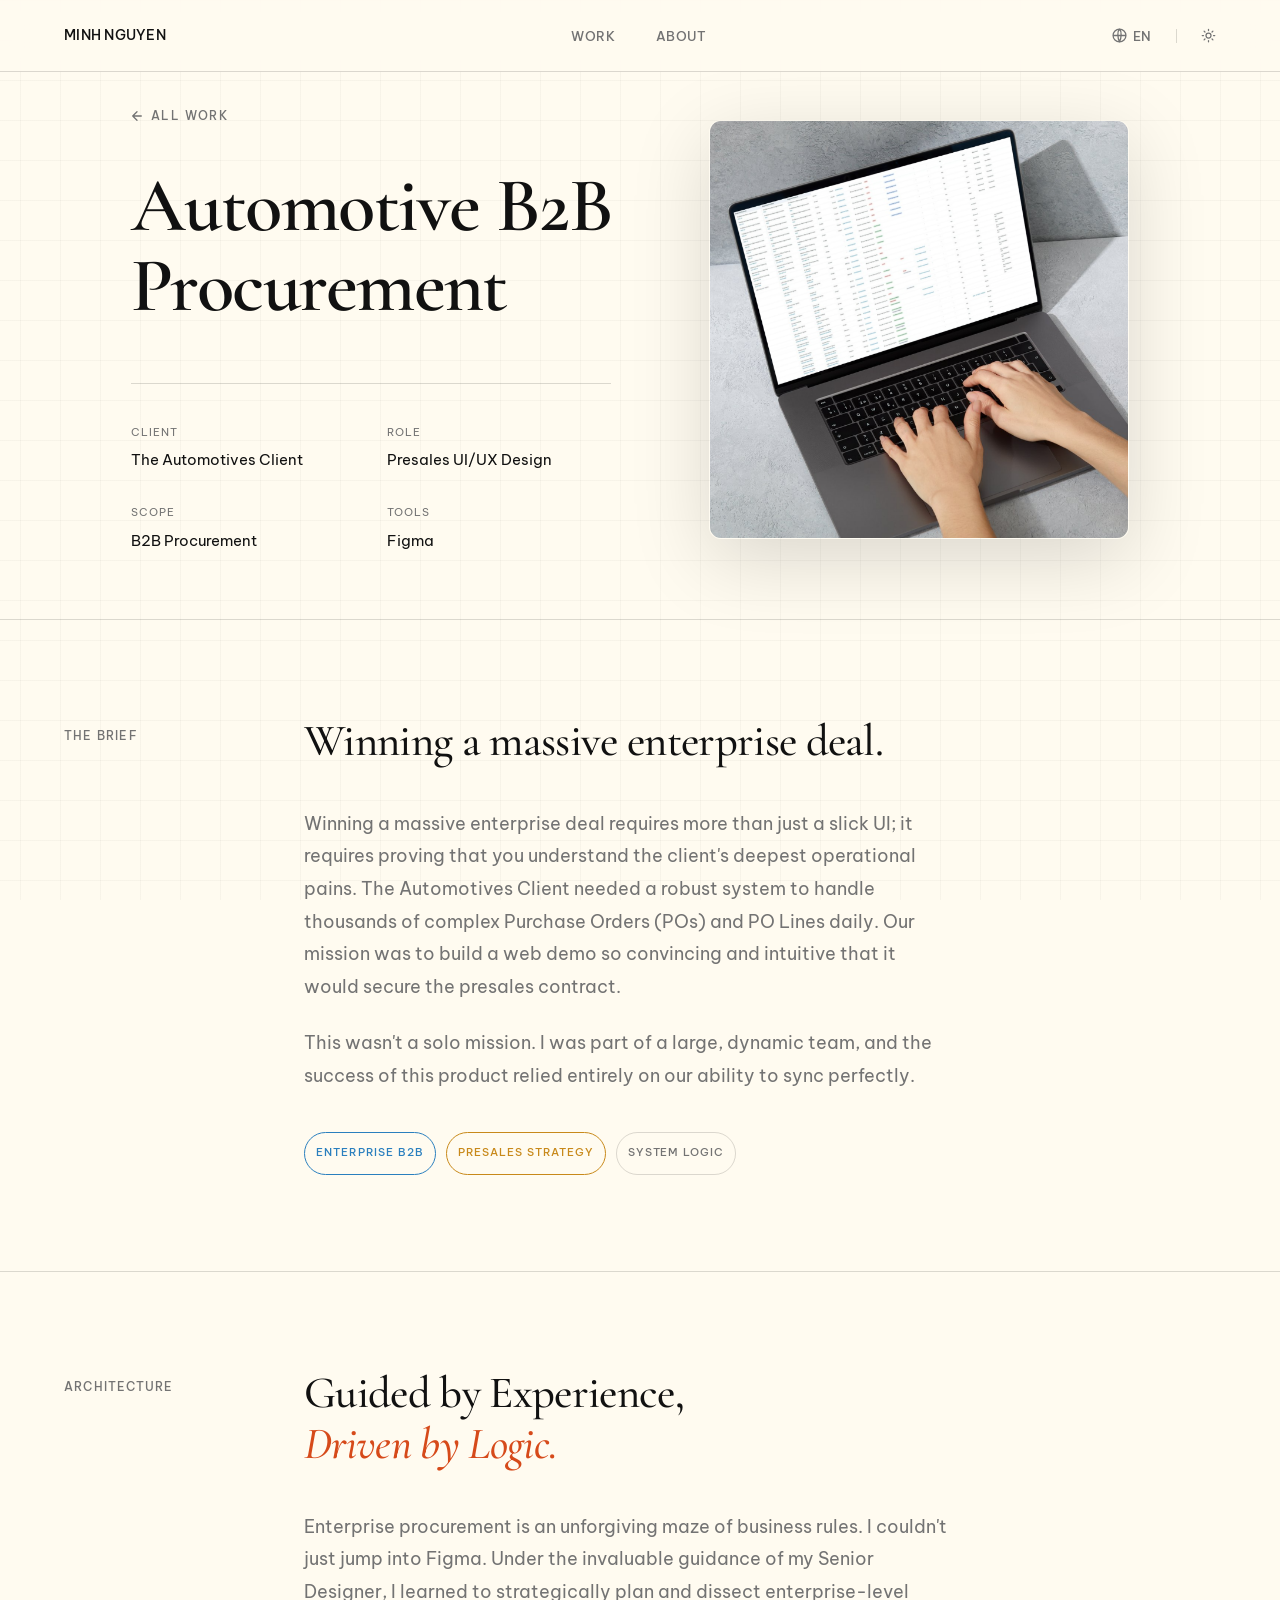
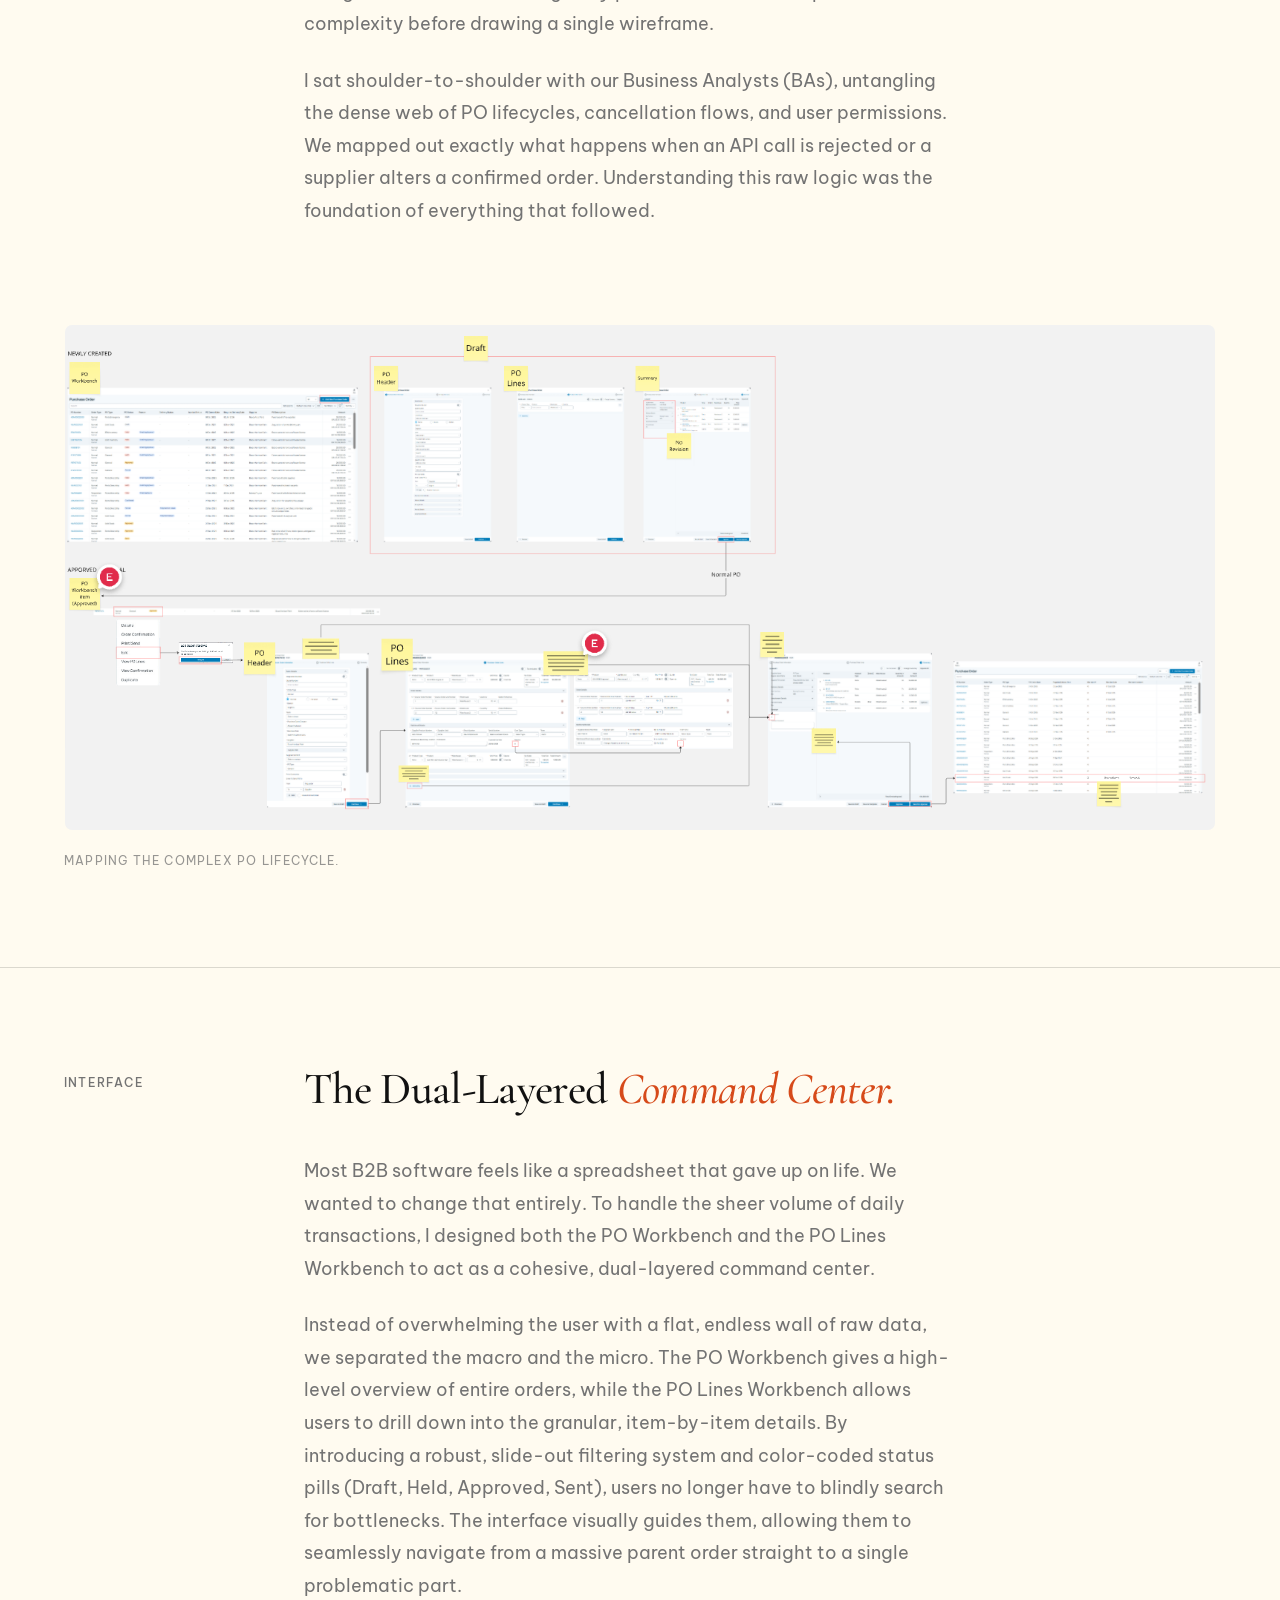
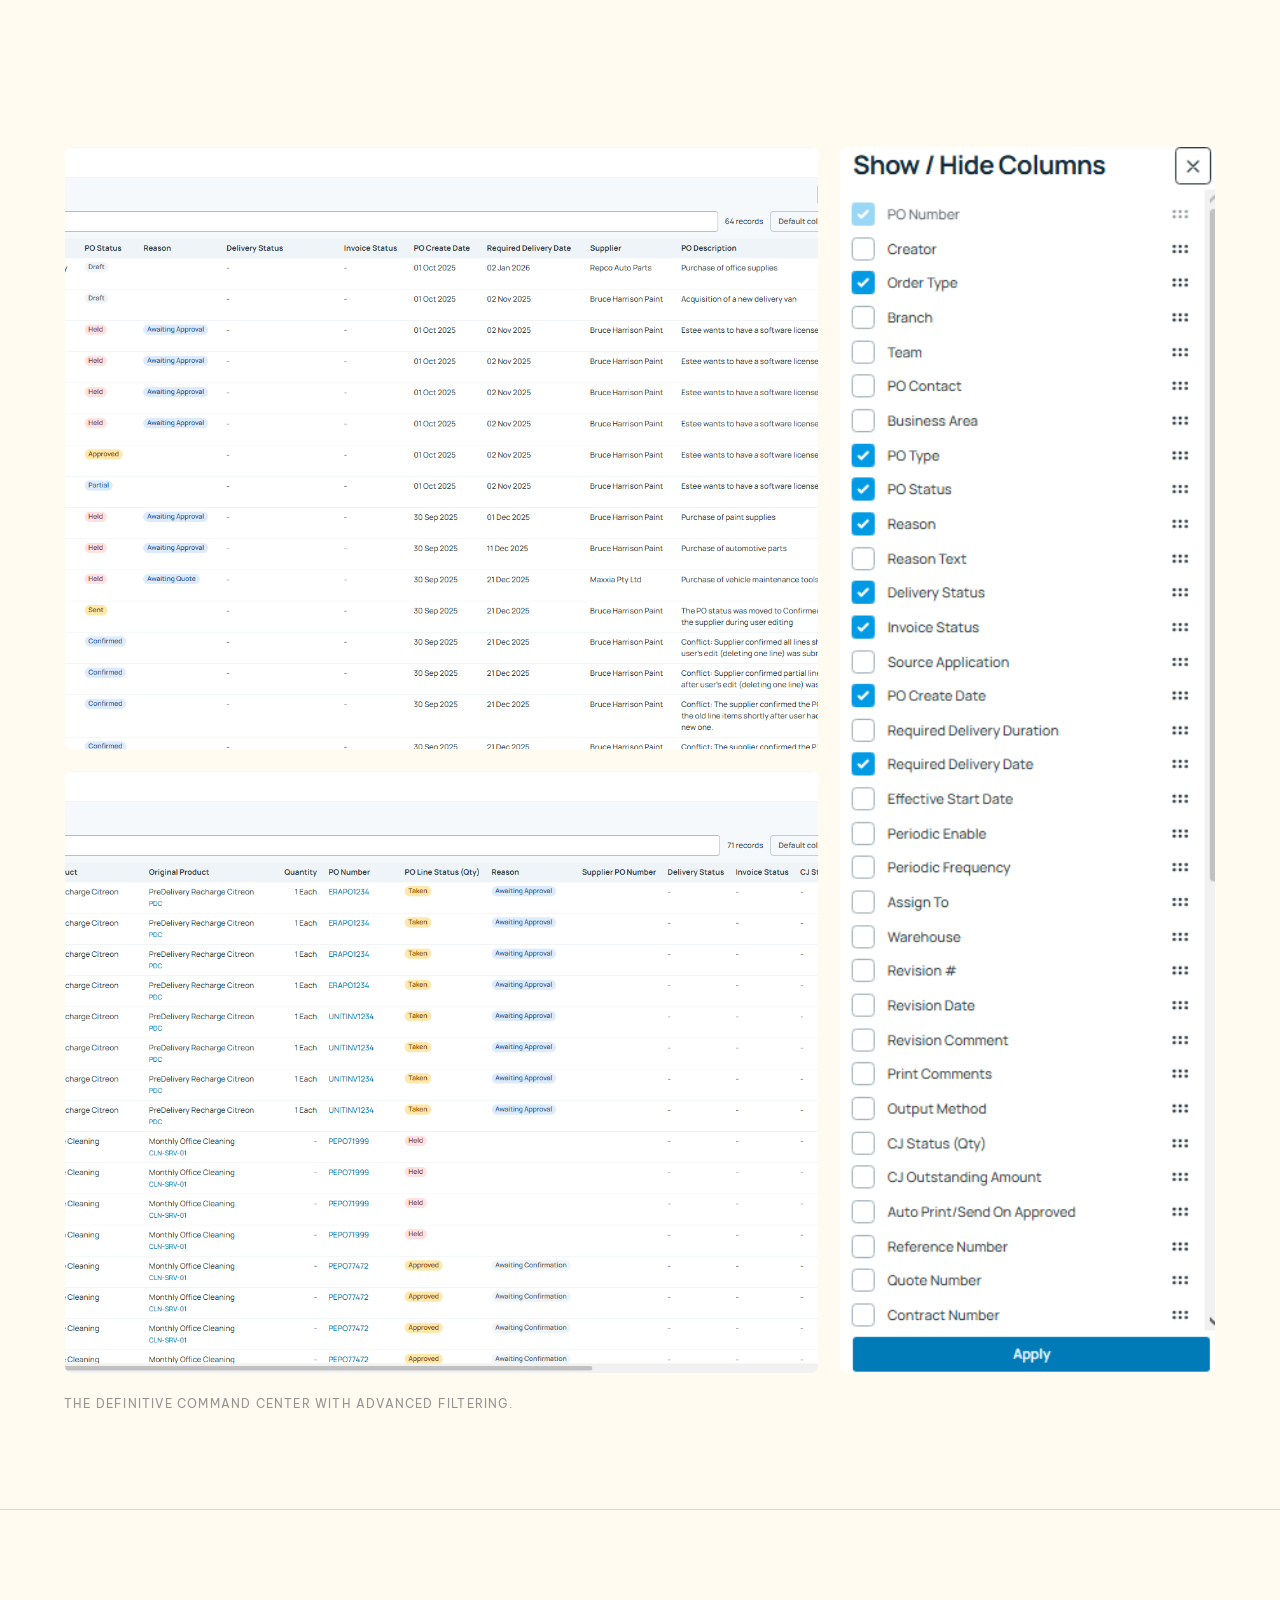
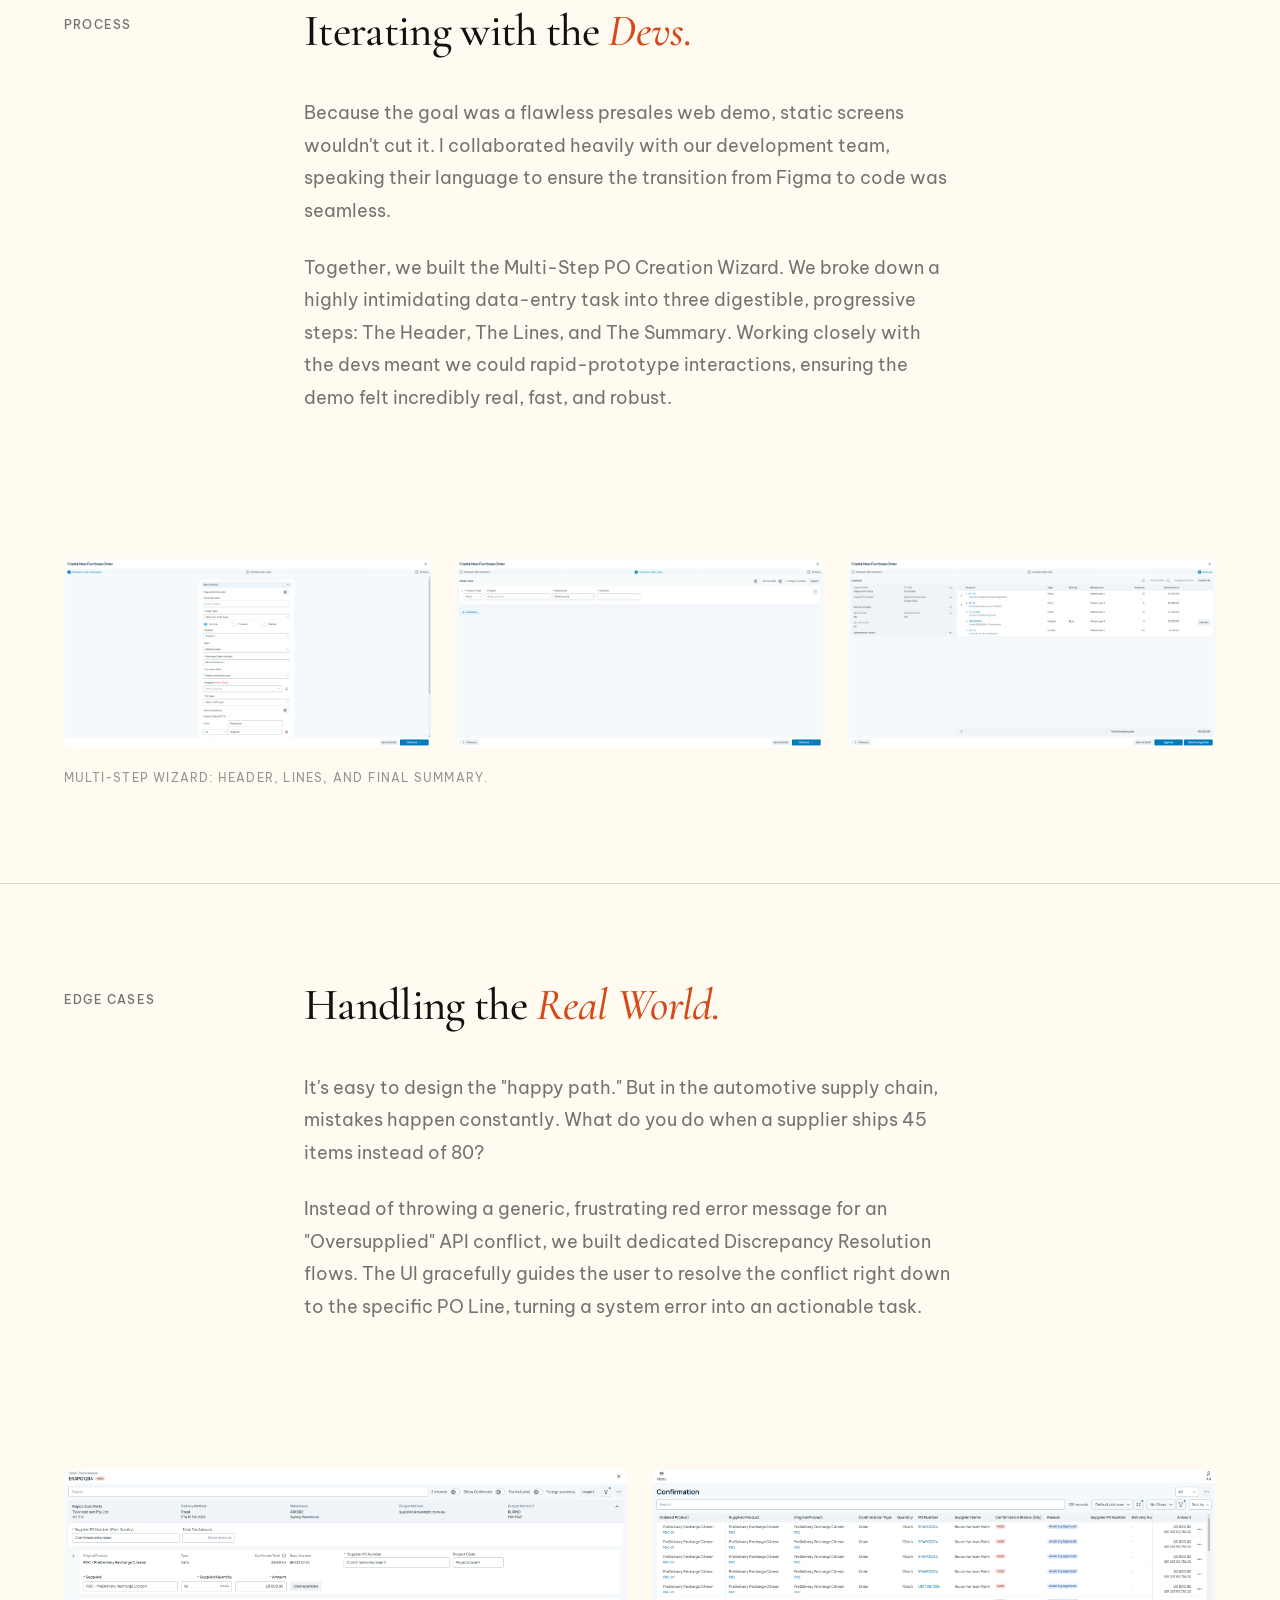
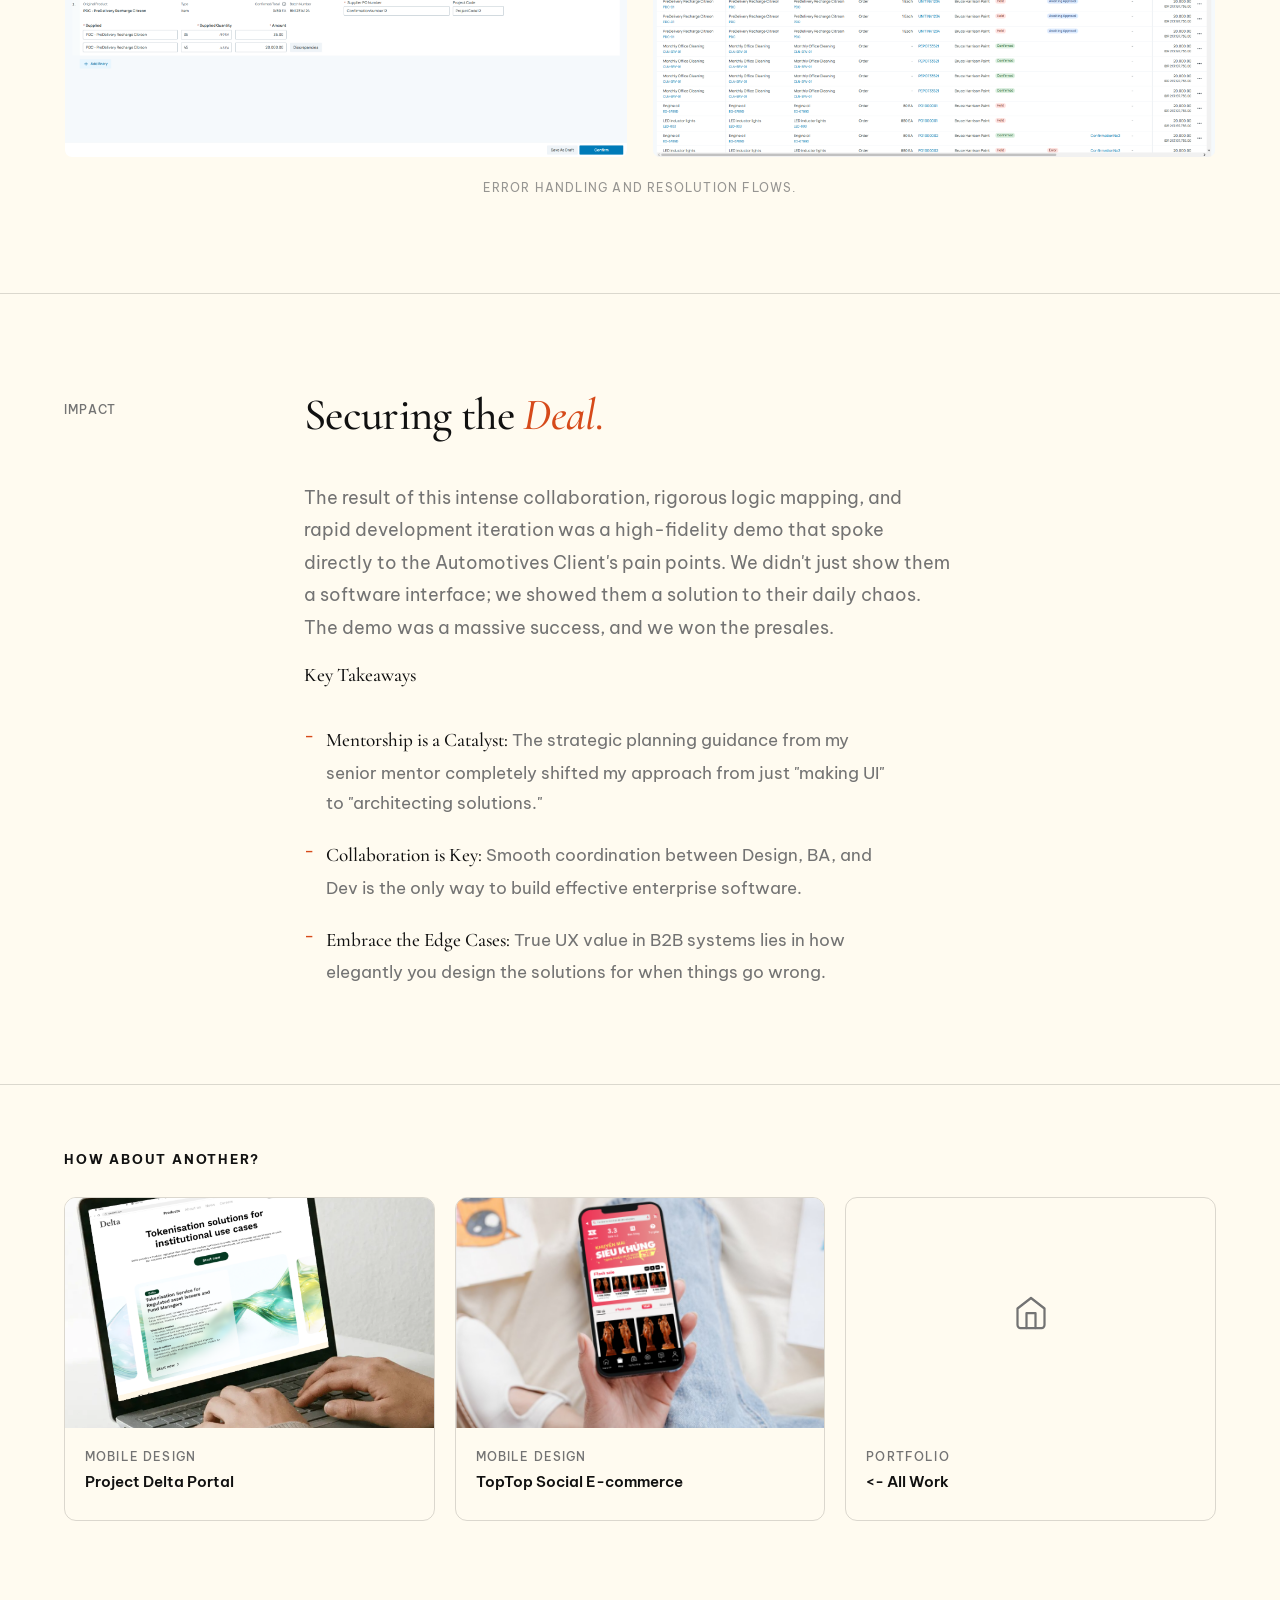
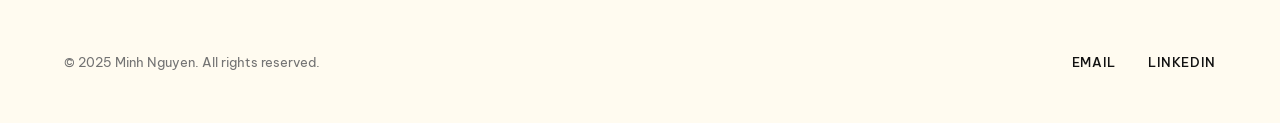
==== project_automotives.html @ 02932c45 "15052026" ====
<!doctype html>
<html lang="en">
  <head>
    <meta charset="UTF-8" />
    <meta name="viewport" content="width=device-width, initial-scale=1.0" />
    <meta name="description" content="Automotives Case Study-Architecting B2B procurement systems for a massive enterprise deal. UI/UX design by Nguyen Quang Minh." />
    <title>Automotive B2B-UI/UX Case Study | Minh Nguyen</title>

    <script>
      /* lang+theme bootstrap */ (function () {
        var l = localStorage.getItem("lang");
        if (l === "vi") document.documentElement.lang = "vi";
        var t = localStorage.getItem("theme");
        if (t === "dark") document.documentElement.dataset.theme = "dark";
      })();
    </script>

    <link rel="preconnect" href="https://fonts.googleapis.com" />
    <link rel="preconnect" href="https://fonts.gstatic.com" crossorigin />
    <link href="https://fonts.googleapis.com/css2?family=Cormorant+Garamond:ital,wght@0,300;0,400;0,500;0,600;1,300;1,400;1,500;1,600&family=Be+Vietnam+Pro:ital,wght@0,300;0,400;0,500;1,300;1,400&display=swap" rel="stylesheet" />
    <link rel="stylesheet" href="styles.css" />
    <link rel="stylesheet" href="project.css" />
  </head>
  <body>
    <!-- -- NAV -- -->
    <nav>
      <a href="index.html" class="nav-logo">Minh Nguyen</a>
      <ul class="nav-links">
        <li><a href="index.html#work" data-i18n="nav.work">Work</a></li>
        <li>
          <a href="index.html#about" data-i18n="nav.about">About</a>
        </li>
      </ul>
      <div class="nav-controls">
        <button class="nav-btn" id="langBtn" aria-label="Switch language">
          <svg viewBox="0 0 14 14" fill="none" aria-hidden="true">
            <circle cx="7" cy="7" r="6" stroke="currentColor" stroke-width="1.2" />
            <path d="M7 1c-2 2-2 8 0 12M7 1c2 2 2 8 0 12M1 7h12" stroke="currentColor" stroke-width="1.2" />
          </svg>
          <span id="langLabel">VI</span>
        </button>
        <div class="nav-divider" aria-hidden="true"></div>
        <button class="nav-btn" id="themeBtn" aria-label="Switch theme">
          <svg id="iconSun" width="14" height="14" viewBox="0 0 24 24" fill="none" stroke="currentColor" stroke-width="2" stroke-linecap="round" stroke-linejoin="round" aria-hidden="true">
            <circle cx="12" cy="12" r="4" />
            <path d="M12 2v2M12 20v2M4.93 4.93l1.41 1.41M17.66 17.66l1.41 1.41M2 12h2M20 12h2M4.93 19.07l1.41-1.41M17.66 6.34l1.41-1.41" />
          </svg>
          <svg id="iconMoon" width="14" height="14" viewBox="0 0 24 24" fill="none" stroke="currentColor" stroke-width="2" stroke-linecap="round" stroke-linejoin="round" aria-hidden="true">
            <path d="M12 3a6 6 0 0 0 9 9 9 9 0 1 1-9-9Z" />
          </svg>
        </button>
      </div>
    </nav>

    <section class="proj-hero">
      <div class="container">
        <div class="proj-hero-inner">
          <div class="proj-hero-left">
            <a href="index.html#work" class="proj-back" style="margin-bottom: 2.5rem">
              <svg width="12" height="12" viewBox="0 0 14 14" fill="none" aria-hidden="true">
                <path d="M12 7H2M7 12L2 7l5-5" stroke="currentColor" stroke-width="1.5" stroke-linecap="round" stroke-linejoin="round" />
              </svg>
              All work
            </a>

            <h1 class="proj-title">
              <span class="lang-en">Automotive B2B<br />Procurement</span>
              <span class="lang-vi">Hệ thống B2B<br />Ngành Ô tô</span>
            </h1>

            <div class="proj-meta">
              <div>
                <p class="proj-meta-label">Client</p>
                <p class="proj-meta-value">
                  <span class="lang-en">The Automotives Client</span>
                  <span class="lang-vi">Khách hàng ngành Ô tô</span>
                </p>
              </div>
              <div>
                <p class="proj-meta-label">
                  <span class="lang-en">Role</span>
                  <span class="lang-vi">Vai trò</span>
                </p>
                <p class="proj-meta-value">
                  <span class="lang-en">Presales UI/UX Design</span>
                  <span class="lang-vi">Thiết kế UI/UX Tiền dự án</span>
                </p>
              </div>
              <div>
                <p class="proj-meta-label">Scope</p>
                <p class="proj-meta-value">
                  <span class="lang-en">B2B Procurement</span>
                  <span class="lang-vi">Mua sắm B2B</span>
                </p>
              </div>
              <div>
                <p class="proj-meta-label">
                  <span class="lang-en">Tools</span>
                  <span class="lang-vi">Công cụ</span>
                </p>
                <p class="proj-meta-value">Figma</p>
              </div>
            </div>
          </div>

          <div class="proj-hero-right">
            <div class="hero-image-wrap fade-up">
              <img src="img/Automotives project/Automotives Thumbnail.png?v=2" alt="Automotive B2B Case Study Preview" style="width: 100%; height: auto; border-radius: 12px; border: 1px solid rgba(255,255,255,0.1);" />
            </div>
          </div>
        </div>
      </div>
    </section>

    <hr class="divider" />

    <!-- SECTION 1: THE BRIEF -->
    <div class="container">
      <div class="proj-section">
        <div class="proj-row">
          <span class="proj-row-label">
            <span class="lang-en">The Brief</span>
            <span class="lang-vi">Tóm tắt</span>
          </span>
          <div class="proj-body fade-up">
            <h2>
              <span class="lang-en">Winning a massive enterprise deal.</span>
              <span class="lang-vi">Chinh phục hợp đồng doanh nghiệp lớn.</span>
            </h2>
            <p>
              <span class="lang-en">Winning a massive enterprise deal requires more than just a slick UI; it requires proving that you understand the client's deepest operational pains. The Automotives Client needed a robust system to handle thousands of complex Purchase Orders (POs) and PO Lines daily. Our mission was to build a web demo so convincing and intuitive that it would secure the presales contract.</span>
              <span class="lang-vi">Chiến thắng một thương vụ doanh nghiệp lớn đòi hỏi nhiều hơn là một giao diện bóng bẩy; nó đòi hỏi việc chứng minh rằng bạn hiểu rõ những khó khăn vận hành sâu sắc nhất của khách hàng. Khách hàng Ô tô cần một hệ thống mạnh mẽ để xử lý hàng nghìn Đơn mua hàng (PO) và các dòng PO mỗi ngày. Nhiệm vụ của chúng tôi là xây dựng một bản demo web thuyết phục và trực quan đến mức có thể chốt được hợp đồng đấu thầu.</span>
            </p>
            <p>
              <span class="lang-en">This wasn't a solo mission. I was part of a large, dynamic team, and the success of this product relied entirely on our ability to sync perfectly.</span>
              <span class="lang-vi">Đây không phải là một nhiệm vụ đơn độc. Tôi là một phần của một đội ngũ lớn, năng động, và thành công của sản phẩm này hoàn toàn phụ thuộc vào khả năng phối hợp hoàn hảo của chúng tôi.</span>
            </p>

            <div class="state-pills" style="margin-top: 2.5rem">
              <span class="pill pill-blue">Enterprise B2B</span>
              <span class="pill pill-amber">Presales Strategy</span>
              <span class="pill pill-muted">System Logic</span>
            </div>
          </div>
        </div>
      </div>
    </div>

    <hr class="divider" />

    <!-- SECTION 2: MAPPING THE MAZE -->
    <div class="container">
      <div class="proj-section">
        <div class="proj-row">
          <span class="proj-row-label">
            <span class="lang-en">Architecture</span>
            <span class="lang-vi">Kiến trúc</span>
          </span>
          <div class="proj-body fade-up">
            <h2>
              <span class="lang-en">Guided by Experience,<br /><em>Driven by Logic.</em></span>
              <span class="lang-vi">Dẫn dắt bởi Kinh nghiệm,<br /><em>Thúc đẩy từ Logic.</em></span>
            </h2>
            <p>
              <span class="lang-en">Enterprise procurement is an unforgiving maze of business rules. I couldn't just jump into Figma. Under the invaluable guidance of my Senior Designer, I learned to strategically plan and dissect enterprise-level complexity before drawing a single wireframe.</span>
              <span class="lang-vi">Mua sắm doanh nghiệp là một mê cung không khoan nhượng của các quy tắc kinh doanh. Tôi không thể chỉ nhảy vào Figma. Dưới sự hướng dẫn sát sao và vô giá của Senior Designer, tôi đã học được cách lập kế hoạch chiến lược và giải phẫu sự phức tạp ở cấp độ doanh nghiệp trước khi vẽ một khung xương (wireframe) duy nhất.</span>
            </p>
            <p>
              <span class="lang-en">I sat shoulder-to-shoulder with our Business Analysts (BAs), untangling the dense web of PO lifecycles, cancellation flows, and user permissions. We mapped out exactly what happens when an API call is rejected or a supplier alters a confirmed order. Understanding this raw logic was the foundation of everything that followed.</span>
              <span class="lang-vi">Tôi đã làm việc sát cánh cùng các Chuyên viên Phân tích Nghiệp vụ (BA), gỡ rối mạng lưới dày đặc của vòng đời PO, quy trình hủy bỏ và quyền hạn người dùng. Chúng tôi đã lập bản đồ chính xác những gì xảy ra khi một lệnh gọi API bị từ chối hoặc một nhà cung cấp thay đổi một đơn hàng đã xác nhận. Hiểu rõ logic thô này là nền tảng của mọi thứ diễn ra sau đó.</span>
            </p>
          </div>
        </div>
      </div>

      <div class="proj-img-block" style="padding-top: 0">
        <div class="img-frame img-frame--light fade-up">
          <img src="img/Automotives project/Flow 1.png?v=2" alt="Business logic and flow mapping" />
        </div>
        <p class="proj-img-caption">
          <span class="lang-en">Mapping the complex PO lifecycle.</span>
          <span class="lang-vi">Lập bản đồ vòng đời PO phức tạp.</span>
        </p>
      </div>
    </div>

    <hr class="divider" />

    <!-- SECTION 3: THE COMMAND CENTER -->
    <div class="container">
      <div class="proj-section">
        <div class="proj-row">
          <span class="proj-row-label">
            <span class="lang-en">Interface</span>
            <span class="lang-vi">Giao diện</span>
          </span>
          <div class="proj-body fade-up">
            <h2>
              <span class="lang-en">The Dual-Layered <em>Command Center.</em></span>
              <span class="lang-vi">Trung tâm Điều khiển <em>Đa tầng.</em></span>
            </h2>
            <p>
              <span class="lang-en">Most B2B software feels like a spreadsheet that gave up on life. We wanted to change that entirely. To handle the sheer volume of daily transactions, I designed both the PO Workbench and the PO Lines Workbench to act as a cohesive, dual-layered command center.</span>
              <span class="lang-vi">Hầu hết các phần mềm B2B mang lại cảm giác như một bảng tính khô khan. Chúng tôi muốn thay đổi hoàn toàn điều đó. Để xử lý khối lượng giao dịch khổng lồ hàng ngày, tôi đã thiết kế cả PO Workbench và PO Lines Workbench để hoạt động như một trung tâm điều khiển đa tầng, gắn kết.</span>
            </p>
            <p>
              <span class="lang-en">Instead of overwhelming the user with a flat, endless wall of raw data, we separated the macro and the micro. The PO Workbench gives a high-level overview of entire orders, while the PO Lines Workbench allows users to drill down into the granular, item-by-item details. By introducing a robust, slide-out filtering system and color-coded status pills (Draft, Held, Approved, Sent), users no longer have to blindly search for bottlenecks. The interface visually guides them, allowing them to seamlessly navigate from a massive parent order straight to a single problematic part.</span>
              <span class="lang-vi">Thay vì làm người dùng choáng ngợp với một "bức tường" dữ liệu thô vô tận, chúng tôi đã tách biệt giữa góc nhìn vĩ mô và vi mô. PO Workbench cung cấp cái nhìn tổng quan cấp cao về toàn bộ đơn hàng, trong khi PO Lines Workbench cho phép người dùng đi sâu vào các chi tiết granular, từng dòng hàng một. Bằng cách giới thiệu hệ thống lọc trượt mạnh mẽ và các thẻ trạng thái mã hóa màu (Nháp, Tạm giữ, Đã duyệt, Đã gửi), người dùng không còn phải tìm kiếm các điểm nghẽn một cách mù quáng. Giao diện hướng dẫn họ bằng hình ảnh, cho phép họ điều hướng liền mạch từ một đơn hàng cha khổng lồ thẳng đến một bộ phận gặp lỗi.</span>
            </p>
          </div>
        </div>
      </div>

      <div class="proj-img-block" style="padding-top: 0">
        <div class="grid-2-1 fade-up">
          <div class="img-stack">
            <div class="img-frame img-frame--light">
              <img src="img/Automotives project/PO Workbench.png?v=2" alt="PO Workbench interface" />
            </div>
            <div class="img-frame img-frame--light">
              <img src="img/Automotives project/PO Lines Workbench.png?v=2" alt="PO Lines Workbench detailed view" />
            </div>
          </div>
          <div class="img-frame img-frame--light">
            <img src="img/Automotives project/Filter drawer.png" alt="Filter drawer design" />
          </div>
        </div>
        <p class="proj-img-caption">
          <span class="lang-en">The definitive command center with advanced filtering.</span>
          <span class="lang-vi">Tổng quan Workbench và bộ lọc nâng cao.</span>
        </p>
      </div>
    </div>

    <hr class="divider" />

    <!-- SECTION 4: DESIGN & CODE -->
    <div class="container">
      <div class="proj-section">
        <div class="proj-row">
          <span class="proj-row-label">
            <span class="lang-en">Process</span>
            <span class="lang-vi">Quy trình</span>
          </span>
          <div class="proj-body fade-up">
            <h2>
              <span class="lang-en">Iterating with the <em>Devs.</em></span>
              <span class="lang-vi">Cải tiến cùng Đội ngũ <em>Kỹ thuật.</em></span>
            </h2>
            <p>
              <span class="lang-en">Because the goal was a flawless presales web demo, static screens wouldn't cut it. I collaborated heavily with our development team, speaking their language to ensure the transition from Figma to code was seamless.</span>
              <span class="lang-vi">Vì mục tiêu là một bản demo web đấu thầu hoàn hảo, các màn hình tĩnh là không đủ. Tôi đã hợp tác chặt chẽ với đội ngũ lập trình, sử dụng ngôn ngữ của họ để đảm bảo quá trình chuyển đổi từ Figma sang code diễn ra mượt mà.</span>
            </p>
            <p>
              <span class="lang-en">Together, we built the Multi-Step PO Creation Wizard. We broke down a highly intimidating data-entry task into three digestible, progressive steps: The Header, The Lines, and The Summary. Working closely with the devs meant we could rapid-prototype interactions, ensuring the demo felt incredibly real, fast, and robust.</span>
              <span class="lang-vi">Cùng nhau, chúng tôi đã xây dựng Trình hướng dẫn tạo PO nhiều bước (Multi-Step PO Creation Wizard). Chúng tôi đã chia nhỏ một nhiệm vụ nhập dữ liệu cực kỳ đáng sợ thành ba bước dễ tiếp cận: Tiêu đề, Các dòng hàng và Bản tóm tắt. Làm việc sát sao với dev giúp chúng tôi có thể dựng prototype tương tác nhanh, đảm bảo bản demo mang lại cảm giác cực kỳ thực tế, nhanh chóng và mạnh mẽ.</span>
            </p>
          </div>
        </div>
      </div>

      <div class="proj-img-block" style="padding-top: 0">
        <div class="three-up fade-up">
          <div class="img-frame img-frame--light">
            <img src="img/Automotives project/PO Detail_Header.png?v=2" />
          </div>
          <div class="img-frame img-frame--light">
            <img src="img/Automotives project/PO Detail_PO Lines.png?v=2" />
          </div>
          <div class="img-frame img-frame--light">
            <img src="img/Automotives project/PO Detail_Summary.png?v=2" />
          </div>
        </div>
        <p class="proj-img-caption">
          <span class="lang-en">Multi-step Wizard: Header, Lines, and final Summary.</span>
          <span class="lang-vi">Wizard nhiều bước: Tiêu đề, Dòng hàng và Tóm tắt cuối cùng.</span>
        </p>
      </div>
    </div>

    <hr class="divider" />

    <!-- SECTION 5: UNHAPPY PATH -->
    <div class="container">
      <div class="proj-section">
        <div class="proj-row">
          <span class="proj-row-label">
            <span class="lang-en">Edge Cases</span>
            <span class="lang-vi">Ngoại lệ</span>
          </span>
          <div class="proj-body fade-up">
            <h2>
              <span class="lang-en">Handling the <em>Real World.</em></span>
              <span class="lang-vi">Xử lý <em>Thực tế.</em></span>
            </h2>
            <p>
              <span class="lang-en">It's easy to design the "happy path." But in the automotive supply chain, mistakes happen constantly. What do you do when a supplier ships 45 items instead of 80?</span>
              <span class="lang-vi">Thật dễ dàng để thiết kế cho "kịch bản thuận lợi". Nhưng trong chuỗi cung ứng ô tô, sai sót xảy ra thường xuyên. Bạn sẽ làm gì khi một nhà cung cấp giao 45 mặt hàng thay vì 80?</span>
            </p>
            <p>
              <span class="lang-en">Instead of throwing a generic, frustrating red error message for an "Oversupplied" API conflict, we built dedicated Discrepancy Resolution flows. The UI gracefully guides the user to resolve the conflict right down to the specific PO Line, turning a system error into an actionable task.</span>
              <span class="lang-vi">Thay vì đưa ra một thông báo lỗi màu đỏ hung hăng và chung chung cho một xung đột API "Cung cấp quá mức", chúng tôi đã xây dựng các quy trình Giải quyết sai biệt chuyên biệt. Giao diện sẽ dẫn dắt người dùng giải quyết xung đột ngay tại từng dòng PO cụ thể, biến một lỗi hệ thống thành một nhiệm vụ có thể xử lý.</span>
            </p>
          </div>
        </div>
      </div>

      <div class="proj-img-block" style="padding-top: 0; text-align: center">
        <div class="two-up fade-up">
          <div class="img-frame img-frame--light">
            <img src="img/Automotives project/Order Confirmation.png?v=2" />
          </div>
          <div class="img-frame img-frame--light">
            <img src="img/Automotives project/Confirmation.png?v=2" />
          </div>
        </div>
        <p class="proj-img-caption">
          <span class="lang-en">Error handling and resolution flows.</span>
          <span class="lang-vi">Quy trình xử lý lỗi và giải quyết.</span>
        </p>
      </div>
    </div>

    <hr class="divider" />

    <!-- SECTION 6: IMPACT -->
    <div class="container">
      <div class="proj-section">
        <div class="proj-row">
          <span class="proj-row-label">
            <span class="lang-en">Impact</span>
            <span class="lang-vi">Kết quả</span>
          </span>
          <div class="proj-body fade-up">
            <h2>
              <span class="lang-en">Securing the <em>Deal.</em></span>
              <span class="lang-vi">Chốt hợp đồng <em>Thành công.</em></span>
            </h2>
            <p>
              <span class="lang-en">The result of this intense collaboration, rigorous logic mapping, and rapid development iteration was a high-fidelity demo that spoke directly to the Automotives Client's pain points. We didn't just show them a software interface; we showed them a solution to their daily chaos. The demo was a massive success, and we won the presales.</span>
              <span class="lang-vi">Kết quả của sự hợp tác cường độ cao, lập bản đồ logic nghiêm ngặt và cải tiến nhanh chóng này là một bản demo có độ trung thực cao, đánh trúng vào những khó khăn của Khách hàng Ô tô. Chúng tôi không chỉ cho họ thấy một giao diện phần mềm; chúng tôi cho họ thấy một giải pháp cho sự hỗn loạn hàng ngày của họ. Bản demo đã thành công vang dội và chúng tôi đã giành được dự án.</span>
            </p>

            <div class="takeaway fade-up">
              <strong style="display: block; margin-bottom: 1rem">
                <span class="lang-en">Key Takeaways</span>
                <span class="lang-vi">Bài học chính</span>
              </strong>
              <div class="role-list">
                <div class="role-item">
                  <span class="lang-en"><strong>Mentorship is a Catalyst:</strong> The strategic planning guidance from my senior mentor completely shifted my approach from just "making UI" to "architecting solutions."</span>
                  <span class="lang-vi"><strong>Sự hướng dẫn là Chất xúc tác:</strong> Sự dẫn dắt về lập kế hoạch chiến lược từ mentor đã thay đổi hoàn toàn cách tiếp cận của tôi từ việc chỉ "làm UI" sang "kiến tạo giải pháp".</span>
                </div>
                <div class="role-item">
                  <span class="lang-en"><strong>Collaboration is Key:</strong> Smooth coordination between Design, BA, and Dev is the only way to build effective enterprise software.</span>
                  <span class="lang-vi"><strong>Sự phối hợp là then chốt:</strong> Sự nhịp nhàng giữa Thiết kế, BA và Dev là cách duy nhất để xây dựng phần mềm doanh nghiệp thực sự hiệu quả.</span>
                </div>
                <div class="role-item">
                  <span class="lang-en"><strong>Embrace the Edge Cases:</strong> True UX value in B2B systems lies in how elegantly you design the solutions for when things go wrong.</span>
                  <span class="lang-vi"><strong>Chấp nhận các ngoại lệ:</strong> Giá trị UX thực sự trong hệ thống B2B nằm ở cách bạn thiết kế các giải pháp tinh tế khi có sự cố xảy ra.</span>
                </div>
              </div>
            </div>
          </div>
        </div>
      </div>
    </div>

    <hr class="divider" />

    <!-- HOW ABOUT ANOTHER? -->
    <div class="container">
      <div class="proj-more">
        <p class="proj-more-label">
          <span class="lang-en">HOW ABOUT ANOTHER?</span>
          <span class="lang-vi">XEM THÊM DỰ ÁN KHÁC?</span>
        </p>
        <div class="proj-more-grid">
          <a href="project_Project Delta.html" class="proj-more-card fade-up">
            <div class="proj-more-img">
              <img src="img/delta project/Project Delta Thumbnail.png?v=2" alt="Project Delta" />
            </div>
            <div class="proj-more-meta">
              <span class="proj-more-tag">
                <span class="lang-en">Mobile Design</span>
                <span class="lang-vi">Thiết kế Mobile</span>
              </span>
              <span class="proj-more-name">Project Delta Portal</span>
            </div>
          </a>

          <a href="project_toptop.html" class="proj-more-card fade-up" style="transition-delay: 0.08s">
            <div class="proj-more-img">
              <img src="img/Toptop project/Toptop thumbnail.png?v=2" alt="TopTop" />
            </div>
            <div class="proj-more-meta">
              <span class="proj-more-tag">
                <span class="lang-en">Mobile Design</span>
                <span class="lang-vi">Ứng dụng di động</span>
              </span>
              <span class="proj-more-name">TopTop Social E-commerce</span>
            </div>
          </a>

          <a href="index.html#work" class="proj-more-card proj-more-card--home fade-up" style="transition-delay: 0.16s">
            <div class="proj-more-img proj-more-img--home">
              <svg width="36" height="36" viewBox="0 0 24 24" fill="none" stroke="currentColor" stroke-width="1.5" stroke-linecap="round" stroke-linejoin="round" aria-hidden="true">
                <path d="M3 9l9-7 9 7v11a2 2 0 0 1-2 2H5a2 2 0 0 1-2-2z" />
                <polyline points="9 22 9 12 15 12 15 22" />
              </svg>
            </div>
            <div class="proj-more-meta">
              <span class="proj-more-tag">
                <span class="lang-en">Portfolio</span>
                <span class="lang-vi">Danh mục</span>
              </span>
              <span class="proj-more-name">
                <span class="lang-en"><- All Work</span>
                <span class="lang-vi"><- Tất cả dự án</span>
              </span>
            </div>
          </a>
        </div>
      </div>
    </div>

    <script src="script.js"></script>
    <footer>
      <div class="container footer-inner">
        <p class="footer-copy">© 2025 Minh Nguyen. All rights reserved.</p>
        <ul class="footer-links">
          <li>
            <a href="https://mail.google.com/mail/?view=cm&fs=1&to=minh.nguyen.workmail01@gmail.com" target="_blank"> Email </a>
          </li>
          <li>
            <a href="https://www.linkedin.com/in/nq-minh-477401239/" target="_blank" rel="noopener">LinkedIn</a>
          </li>
        </ul>
      </div>
    </footer>
  </body>
</html>
---- styles.css ----
/* =============================================
   MINH NGUYEN-PREMIUM PORTFOLIO  |  styles.css
   ============================================= */

*,
*::before,
*::after {
  box-sizing: border-box;
  margin: 0;
  padding: 0;
}

:root {
  /* Editorial Palette */
 --bg: #fffbf0; /* Warm Yellowish Paper */
 --fg: #111111;
 --fg-muted: #737373;
 --accent: #d64a1a;
 --card-bg: #ecebe6;
  
  /* Dual Grid System */
 --grid-line: rgba(17, 17, 17, 0.03);   /* Faint graph paper */
 --border-line: rgba(17, 17, 17, 0.15); /* Stronger UI strokes */
 --nav-bg: rgba(255, 251, 240, 0.85); /* Note: updated to match #fffbf0 (rgb: 255, 251, 240) */

 --nav-h: 72px;
 --grid-size: 40px;
  
  /* Unified Spacing System */
 --gutter: clamp(24px, 5vw, 64px);
 --wrap: 1280px;

  /* Strict Typography Pair */
 --serif: "Cormorant Garamond", Georgia, serif;
 --sans: "Be Vietnam Pro", system-ui, sans-serif;
}

/* ── BILINGUAL SUPPORT ── */
html[lang="en"] .lang-vi {
  display: none !important;
}
html[lang="vi"] .lang-en {
  display: none !important;
}

[data-theme="dark"] {
 --bg: #111111;
 --fg: #f2f2f2;
 --fg-muted: #888888;
 --accent: #eb5e2b;
 --card-bg: #1a1a1a;
 --grid-line: rgba(242, 242, 242, 0.03); 
 --border-line: rgba(242, 242, 242, 0.2); 
 --nav-bg: rgba(17, 17, 17, 0.85);
}

/* Light mode: show sun (current state = light) */
#iconSun  { display: block; }
#iconMoon { display: none; }
/* Dark mode: show moon (current state = dark) */
[data-theme="dark"] #iconSun  { display: none; }
[data-theme="dark"] #iconMoon { display: block; }

html {
  scroll-behavior: smooth;
  font-size: 16px;
  background-color: var(--bg);
  background-image: 
    linear-gradient(var(--grid-line) 1px, transparent 1px),
    linear-gradient(90deg, var(--grid-line) 1px, transparent 1px);
  background-size: var(--grid-size) var(--grid-size);
  background-position: center top;
  background-attachment: fixed;
}

body {
  font-family: var(--sans);
  color: var(--fg);
  font-size: 1rem;
  line-height: 1.6;
  overflow-x: hidden;
 -webkit-font-smoothing: antialiased;
 -moz-osx-font-smoothing: grayscale;
  transition: background 0.4s ease, color 0.4s ease;
}

::selection {
  background: var(--fg);
  color: var(--bg);
}

/* ── UTILITY CONTAINERS ── */
.container {
  max-width: var(--wrap);
  margin-left: auto;
  margin-right: auto;
  padding-left: var(--gutter);
  padding-right: var(--gutter);
}

.divider {
  height: 1px;
  background-color: var(--border-line);
  width: 100%;
  margin: 0;
  border: none;
}

/* ── NAV ── */
nav {
  position: fixed;
  top: 0;
  left: 0;
  right: 0;
  height: var(--nav-h);
  display: flex;
  align-items: center;
  justify-content: space-between;
  padding: 0 var(--gutter);
  z-index: 100;
  background: var(--nav-bg);
  backdrop-filter: blur(12px);
 -webkit-backdrop-filter: blur(12px);
  border-bottom: 1px solid var(--border-line);
  transition: background 0.4s ease, border-color 0.4s ease;
}

.nav-logo {
  font-family: var(--sans);
  font-size: 0.85rem;
  font-weight: 500;
  letter-spacing: 0.02em;
  text-transform: uppercase;
  text-decoration: none;
  color: var(--fg);
}

.nav-links {
  display: flex;
  gap: 2.5rem;
  list-style: none;
}

.nav-links a {
  font-size: 0.8rem;
  font-weight: 500;
  color: var(--fg-muted);
  text-decoration: none;
  letter-spacing: 0.04em;
  text-transform: uppercase;
  transition: color 0.3s cubic-bezier(0.25, 0.46, 0.45, 0.94);
}

.nav-links a:hover {
  color: var(--fg);
}

.nav-controls {
  display: flex;
  align-items: center;
  gap: 1.5rem;
}

.nav-btn {
  background: none;
  border: none;
  padding: 0;
  cursor: pointer;
  font-family: var(--sans);
  font-size: 0.8rem;
  font-weight: 500;
  letter-spacing: 0.04em;
  text-transform: uppercase;
  color: var(--fg-muted);
  transition: color 0.3s;
  display: flex;
  align-items: center;
  gap: 0.4rem;
}

.nav-btn:hover {
  color: var(--fg);
}

.nav-btn svg {
  width: 15px;
  height: 15px;
}

.nav-divider {
  width: 1px;
  height: 14px;
  background: var(--border-line);
}

/*--MINIMAL HERO--*/
.hero {
  height: 100svh;
  display: flex;
  flex-direction: column;
  padding-top: var(--nav-h);
}

.hero-content {
  flex: 1;
  display: flex;
  flex-direction: column;
  justify-content: center;
  max-width: 1100px;
}

.hero-headline {
  font-family: var(--serif);
  font-size: clamp(2.6rem, 5.5vw, 5rem);
  font-weight: 700;
  line-height: calc(var(--grid-size) * 2); padding-top: 10px;
  letter-spacing:-0.02em;
  color: var(--fg);
  margin-bottom: 0px;
  text-wrap: balance;
}

.hero-headline em {
  font-style: italic;
  color: var(--accent);
}

.hero-sub {
  font-size: clamp(1rem, 1.6vw, 1.2rem);
  color: var(--fg-muted);
  max-width: 48ch;
  line-height: 1.75;
  font-weight: 400;
}

/* Typewriter two-line structure */
.tw-static,
.tw-dynamic {
  display: block;
}

/* Typewriter cursor blink */
.tw-cursor {
  display: inline-block;
  color: var(--accent);
  font-weight: 300;
  animation: blink 1s step-end infinite;
  margin-left: 2px;
}

@keyframes blink {
  0%, 100% { opacity: 1; }
  50%       { opacity: 0; }
}

/* Bouncing See my work CTA--pinned to bottom, centered */
.hero-bounce {
  display: flex;
  flex-direction: column;
  align-items: center;
  gap: 0.4rem;
  font-family: var(--sans);
  font-size: 0.75rem;
  font-weight: 600;
  text-transform: uppercase;
  letter-spacing: 0.12em;
  color: var(--accent);
  text-decoration: none;
  padding-bottom: 2.5rem;
  width: 100%;
  animation: gentleBob 2.2s ease-in-out infinite;
  will-change: transform;
  transition: color 0.2s, opacity 0.2s;
}

.hero-bounce:hover {
  opacity: 0.8;
}

@keyframes gentleBob {
  0%, 100% { transform: translateY(0); }
  50%       { transform: translateY(6px); }
}

/*--BACK TO TOP--*/
.back-to-top {
  position: fixed;
  bottom: 2rem;
  right: 2rem;
  width: 44px;
  height: 44px;
  display: flex;
  align-items: center;
  justify-content: center;
  border: 1px solid var(--border-line);
  border-radius: 50%;
  background: var(--nav-bg);
  backdrop-filter: blur(12px);
 -webkit-backdrop-filter: blur(12px);
  color: var(--fg-muted);
  cursor: pointer;
  z-index: 90;
  opacity: 0;
  transform: translateY(8px);
  transition: opacity 0.3s ease, transform 0.3s ease, color 0.2s, border-color 0.2s;
  pointer-events: none;
}

.back-to-top.visible {
  opacity: 1;
  transform: translateY(0);
  pointer-events: auto;
}

.back-to-top:hover {
  color: var(--fg);
  border-color: var(--fg-muted);
}

.back-to-top svg {
  width: 16px;
  height: 16px;
}

/* ── WORKS (PREMIUM GRID) ── */
.works-section {
  padding: 6rem 0 8rem;
}

.section-title {
  font-family: var(--sans);
  font-size: 0.75rem;
  font-weight: 500;
  text-transform: uppercase;
  letter-spacing: 0.1em;
  color: var(--fg-muted);
  margin-bottom: 3rem;
  display: block;
}

/* Editorial offset grid */
.works-grid {
  display: grid;
  grid-template-columns: repeat(12, 1fr);
  gap: 4rem 2rem;
}

.work-item {
  display: flex;
  flex-direction: column;
  text-decoration: none;
  color: var(--fg);
}

/* Balanced Geometric Grid System */
.work-item.feature-full {
  grid-column: 1 /-1;
  margin-bottom: 4rem;
}
.work-item.half-width {
  grid-column: span 6;
  margin-bottom: 3rem;
}
.work-item.feature-full .work-image {
  aspect-ratio: 16 / 7;
}
/* Ensure clean stacking on tablet/mobile */
@media (max-width: 991px) {
  .work-item.half-width {
    grid-column: 1 /-1;
  }
}

.work-image {
  position: relative;
  width: 100%;
  aspect-ratio: 3 / 2; /* Harmonized ratio for geometric grid */
  overflow: hidden;
  background: var(--card-bg);
  border-radius: 8px;
  margin-bottom: 1.5rem;
  border: 1px solid var(--fg);
  transition:
    border-color 0.4s cubic-bezier(0.2, 0, 0, 1),
    transform 0.4s cubic-bezier(0.2, 0, 0, 1);
}

/* Feature centerpiece maintains its cinematic scale */
.work-item.feature-full .work-image {
  aspect-ratio: 16 / 7;
}

.work-item:hover .work-image {
  border-color: var(--accent);
  transform: translateY(-4px);
}

.work-image img {
  width: 100%;
  height: 100%;
  object-fit: cover;
  transition: transform 0.8s cubic-bezier(0.25, 1, 0.5, 1);
  will-change: transform;
}

.work-item:hover .work-image img {
  transform: scale(1.03);
}

/* Twin image hover reveal */
.work-image .img-hover {
  position: absolute;
  top: 0; left: 0;
  opacity: 0;
  transition: opacity 0.5s ease;
}

.work-item:hover .img-hover {
  opacity: 1;
}

.work-meta {
  display: flex;
  justify-content: space-between;
  align-items: baseline;
  gap: 1rem;
}

.work-title {
  font-family: var(--serif);
  font-size: 2rem;
  font-weight: 400;
  line-height: 1.2;
  letter-spacing:-0.01em;
  margin-bottom: 0.4rem;
}

.work-tag {
  font-size: 0.75rem;
  text-transform: uppercase;
  letter-spacing: 0.08em;
  color: var(--fg-muted);
}

/* ── ABOUT & CONTACT ── */
.about-section {
  padding: 8rem 0;
}

.about-grid {
  display: grid;
  grid-template-columns: 1fr 1fr;
  gap: 4rem;
}

.about-left h2 {
  font-family: var(--serif);
  font-size: clamp(3rem, 6vw, 4.5rem);
  font-weight: 400;
  line-height: 1.05;
  letter-spacing:-0.02em;
  margin-bottom: 2rem;
}

.about-left h2 em {
  font-style: italic;
  color: var(--accent);
}

.about-right p {
  font-size: 1.2rem;
  line-height: 1.7;
  color: var(--fg-muted);
  max-width: 44ch;
  margin-bottom: 2rem;
}

.about-right p strong {
  color: var(--fg);
  font-weight: 500;
}

.skills-list {
  display: flex;
  flex-wrap: wrap;
  gap: 0.6rem;
  margin-top: 3rem;
}

.skill-tag {
  font-size: 0.75rem;
  text-transform: uppercase;
  letter-spacing: 0.08em;
  padding: 0.8rem;
  border: 1px solid var(--border-line);
  border-radius: 100px;
  color: var(--fg);
}

/* ── FOOTER ── */
footer {
  padding: 3rem 0;
}

.footer-inner {
  display: flex;
  justify-content: space-between;
  align-items: center;
}

.footer-copy {
  font-size: 0.8rem;
  color: var(--fg-muted);
}

.footer-links {
  display: flex;
  gap: 2rem;
  list-style: none;
}

.footer-links a {
  font-size: 0.8rem;
  font-weight: 500;
  color: var(--fg);
  text-decoration: none;
  text-transform: uppercase;
  letter-spacing: 0.05em;
  transition: color 0.3s;
}

.footer-links a:hover {
  color: var(--accent);
}

/* ── ANIMATIONS ── */
.fade-up {
  opacity: 0;
  transform: translateY(30px);
  transition: opacity 1s cubic-bezier(0.2, 0.8, 0.2, 1), transform 1s cubic-bezier(0.2, 0.8, 0.2, 1);
}

.fade-up.visible {
  opacity: 1;
  transform: translateY(0);
}

/* ── RESPONSIVE ── */
@media (max-width: 1024px) {
  .work-item.large,
  .work-item.small,
  .work-item.medium-left,
  .work-item.medium-right {
    grid-column: span 12;
    margin-top: 0;
    margin-bottom: 4rem;
  }
  
  .works-grid {
    gap: 0;
  }
}

@media (max-width: 768px) {
  .nav-links {
    display: none;
  }

  .about-grid {
    grid-template-columns: 1fr;
    gap: 3rem;
  }

  .footer-inner {
    flex-direction: column;
    align-items: flex-start;
    gap: 1.5rem;
  }
}
---- project.css ----
/* =============================================
   PROJECT PAGES  |  project.css
   Shared styles for all case study pages.
   ============================================= */

:root {
 --col-label: 160px;
 --hero-img-col: 460px;
}

/* ── BILINGUAL SUPPORT ── */
html {
  scroll-behavior: smooth;
  background-color: var(--bg);
  background-image: 
    linear-gradient(var(--grid-line) 1px, transparent 1px),
    linear-gradient(90deg, var(--grid-line) 1px, transparent 1px);
  background-size: 40px 40px;
  background-attachment: fixed;
}
html[lang="en"] .lang-vi {
  display: none !important;
}
html[lang="vi"] .lang-en {
  display: none !important;
}

/* ── BACK LINK ── */
.proj-back {
  display: inline-flex;
  align-items: center;
  gap: 0.5rem;
  font-size: 0.75rem;
  font-weight: 500;
  text-transform: uppercase;
  letter-spacing: 0.12em;
  color: var(--fg-muted);
  text-decoration: none;
  transition: color 0.2s;
}
.proj-back:hover {
  color: var(--fg);
}

/* ── SPLIT HERO ── */
.proj-hero {
  min-height: calc(100svh-var(--nav-h));
  padding-top: var(--nav-h);
  display: flex;
  align-items: center;
  padding-bottom: 2rem;
}

.proj-hero-inner {
  display: grid;
  grid-template-columns: 1fr var(--hero-img-col);
  gap: clamp(2rem, 6vw, 6rem);
  align-items: center;
  width: 100%;
}

.proj-hero-left {
  display: flex;
  flex-direction: column;
  justify-content: center;
  padding-top: 2rem;
  padding-bottom: 2rem;
}

.proj-eyebrow {
  font-family: var(--sans);
  font-size: 0.75rem;
  font-weight: 500;
  text-transform: uppercase;
  letter-spacing: 0.12em;
  color: var(--fg-muted);
  margin-bottom: 1.5rem;
}

.proj-title {
  font-family: var(--serif);
  font-size: clamp(3rem, 6vw, 5.5rem);
  font-weight: 600;
  line-height: 1.05;
  letter-spacing:-0.02em;
  color: var(--fg);
  margin-bottom: 3.5rem;
}
.proj-title em {
  font-style: italic;
  color: var(--accent);
}

.proj-meta {
  display: grid;
  grid-template-columns: repeat(2, 1fr);
  gap: 2rem;
  padding-top: 2.5rem;
  border-top: 1px solid var(--border-line);
  max-width: 480px;
}

.proj-meta-label {
  font-size: 0.7rem;
  text-transform: uppercase;
  letter-spacing: 0.1em;
  color: var(--fg-muted);
  margin-bottom: 0.4rem;
}

.proj-meta-value {
  font-size: 0.95rem;
  color: var(--fg);
  line-height: 1.6;
}

.proj-hero-right {
  position: relative;
  display: flex;
  align-items: center;
  justify-content: center;
  padding: 3rem 0;
}
.proj-hero-right img {
  display: block;
  width: 100%;
  max-width: 420px;
  height: auto;
  object-fit: contain;
  border-radius: 12px;
  box-shadow: 0 20px 80px rgba(0, 0, 0, 0.15);
  position: relative;
  z-index: 1;
}

/* ── CONTENT SECTIONS ── */
.proj-section {
  padding-top: 6rem;
  padding-bottom: 6rem;
}

.proj-row {
  display: grid;
  grid-template-columns: var(--col-label) 1fr;
  gap: 3rem 5rem;
  align-items: start;
}

.proj-row-label {
  font-size: 0.75rem;
  font-weight: 500;
  text-transform: uppercase;
  letter-spacing: 0.1em;
  color: var(--fg-muted);
  padding-top: 0.6rem;
  position: sticky;
  top: calc(var(--nav-h) + 1.5rem);
}

.proj-body > * + * {
  margin-top: 1.5rem;
}

.proj-body h2 {
  font-family: var(--serif);
  font-size: clamp(2rem, 3.5vw, 3rem);
  font-weight: 500;
  line-height: 1.15;
  letter-spacing:-0.015em;
  color: var(--fg);
  margin-bottom: 2.5rem;
}
.proj-body h2 em {
  font-style: italic;
  color: var(--accent);
}

.proj-body p,
.proj-body ul {
  font-size: 1.1rem;
  line-height: 1.85;
  color: var(--fg-muted);
  max-width: 54ch;
}

/* Inline narrative links */
.proj-body a {
  color: #ffffff;
  font-weight: 700;
  text-decoration: none;
  transition: all 0.3s ease;
}

.proj-body a:visited {
  color: var(--accent);
}

.proj-body a:hover {
  opacity: 0.8;
}

/* ── LIGHTBOX ── */
.zoomable,
.img-frame img {
  cursor: zoom-in;
  transition: transform 0.2s;
}
.zoomable:hover,
.img-frame:hover img {
  transform: scale(1.01);
}

.lightbox {
  position: fixed;
  inset: 0;
  background: rgba(0, 0, 0, 0.9);
  display: flex;
  align-items: center;
  justify-content: center;
  z-index: 9999;
  opacity: 0;
  visibility: hidden;
  transition:
    opacity 0.3s ease,
    visibility 0.3s ease;
  backdrop-filter: blur(8px);
 -webkit-backdrop-filter: blur(8px);
  cursor: default;
  padding: 4rem 2rem;
  overflow: auto; /* Allow scrolling when image is large */
}
.lightbox::-webkit-scrollbar {
  width: 6px;
  height: 6px;
}
.lightbox::-webkit-scrollbar-thumb {
  background: rgba(255, 255, 255, 0.2);
  border-radius: 10px;
}
.lightbox-controls {
  position: fixed;
  top: 2rem;
  left: 50%;
  transform: translateX(-50%);
  display: flex;
  align-items: center;
  gap: 1.5rem;
  background: rgba(15, 15, 15, 0.7);
  border: 1px solid rgba(255, 255, 255, 0.15);
  backdrop-filter: blur(12px);
 -webkit-backdrop-filter: blur(12px);
  padding: 0.5rem 0.5rem 0.5rem 1.5rem;
  border-radius: 100px;
  z-index: 10010;
  opacity: 0;
  visibility: hidden;
  transition: all 0.3s cubic-bezier(0.2, 0, 0, 1);
}
.lightbox.active .lightbox-controls {
  opacity: 1;
  visibility: visible;
}
.zoom-info {
  display: flex;
  align-items: center;
  gap: 1rem;
  color: #fff;
  font-family: var(--sans);
  font-size: 0.85rem;
  font-weight: 500;
}
.zoom-bar-wrap {
  width: 100px;
  height: 24px;
  display: flex;
  align-items: center;
  cursor: pointer;
}
.zoom-track {
  width: 100%;
  height: 3px;
  background: rgba(255, 255, 255, 0.2);
  border-radius: 10px;
  position: relative;
}
.zoom-bar-fill {
  height: 100%;
  background: #fff;
  width: 0%;
  border-radius: 10px;
  position: relative;
}
.zoom-bar-thumb {
  position: absolute;
  top: 50%;
  transform: translate(-50%,-50%);
  width: 12px;
  height: 12px;
  background: #fff;
  border-radius: 50%;
  box-shadow: 0 2px 6px rgba(0, 0, 0, 0.4);
  pointer-events: none;
  z-index: 2;
}
.lightbox-close {
  width: 40px;
  height: 40px;
  background: rgba(255, 255, 255, 0.1);
  color: #fff;
  border-radius: 50%;
  display: flex;
  align-items: center;
  justify-content: center;
  cursor: pointer;
  transition: all 0.2s ease;
}
.lightbox-close:hover {
  background: rgba(255, 255, 255, 0.2);
  transform: scale(1.05);
}
.lightbox.active {
  opacity: 1;
  visibility: visible;
}
.lightbox img {
  max-width: 90%;
  max-height: 90%;
  object-fit: contain;
  box-shadow: 0 20px 60px rgba(0, 0, 0, 0.5);
  border-radius: 8px;
  transform-origin: center center;
  transition: opacity 0.3s ease;
  cursor: grab;
  margin: auto;
  will-change: transform;
}
.lightbox.active img {
  opacity: 1;
}

/* ── LIGHTBOX / MODAL NAV BUTTONS ── */
.lightbox-nav {
  position: absolute;
  top: 50%;
  transform: translateY(-50%);
  width: 44px;
  height: 44px;
  background: rgba(15, 15, 15, 0.4);
  border: 1px solid rgba(255, 255, 255, 0.1);
  color: #fff;
  border-radius: 50%;
  display: flex;
  align-items: center;
  justify-content: center;
  cursor: pointer;
  z-index: 10005;
  backdrop-filter: blur(8px);
 -webkit-backdrop-filter: blur(8px);
  transition: all 0.2s ease;
  pointer-events: auto;
}
.lightbox-nav:hover {
  background: rgba(255, 255, 255, 0.15);
  border-color: rgba(255, 255, 255, 0.3);
  transform: translateY(-50%) scale(1.1);
}
.lightbox-prev,
.scroll-modal-prev {
  left: 20px;
}
.lightbox-next,
.scroll-modal-next {
  right: 20px;
}

@media (max-width: 768px) {
  .lightbox-nav {
    width: 36px;
    height: 36px;
  }
  .lightbox-prev,
  .scroll-modal-prev {
    left: 10px;
  }
  .lightbox-next,
  .scroll-modal-next {
    right: 10px;
  }
}

/* ── SCROLLABLE IMAGE MODAL ── */
.link-btn.window-trigger {
  background: none;
  border: none;
  border-bottom: 2px solid var(--accent);
  color: var(--accent);
  font-family: inherit;
  font-size: inherit;
  font-weight: 500;
  cursor: pointer;
  padding: 0;
  transition:
    color 0.2s,
    border-color 0.2s;
}
.link-btn.window-trigger:hover {
  color: var(--fg);
  border-color: var(--fg);
}

.scroll-modal {
  position: fixed;
  inset: 0;
  background: rgba(10, 10, 10, 0.95);
  z-index: 10000;
  display: flex;
  flex-direction: column;
  opacity: 0;
  visibility: hidden;
  transition:
    opacity 0.3s ease,
    visibility 0.3s ease;
  backdrop-filter: blur(12px);
 -webkit-backdrop-filter: blur(12px);
}
.scroll-modal.active {
  opacity: 1;
  visibility: visible;
}
.scroll-modal-header {
  height: 60px;
  flex-shrink: 0;
  display: flex;
  align-items: center;
  justify-content: flex-end;
  padding: 0 2rem;
  background: linear-gradient(
    to bottom,
    rgba(10, 10, 10, 1) 0%,
    rgba(10, 10, 10, 0) 100%
  );
  position: absolute;
  top: 0;
  left: 0;
  right: 0;
  z-index: 2;
  pointer-events: none;
}
.scroll-modal-close {
  pointer-events: auto;
  background: rgba(255, 255, 255, 0.1);
  border: 1px solid rgba(255, 255, 255, 0.2);
  color: #fff;
  border-radius: 50%;
  width: 40px;
  height: 40px;
  display: flex;
  align-items: center;
  justify-content: center;
  cursor: pointer;
  transition:
    background 0.2s,
    transform 0.2s;
}
.scroll-modal-close:hover {
  background: rgba(255, 255, 255, 0.2);
  transform: scale(1.05);
}
.scroll-modal-body {
  flex-grow: 1;
  overflow-y: auto;
  overflow-x: hidden;
  padding: 60px 0 40px 0;
  text-align: center;
}
.scroll-modal-body::-webkit-scrollbar {
  width: 8px;
}
.scroll-modal-body::-webkit-scrollbar-thumb {
  background: rgba(255, 255, 255, 0.3);
  border-radius: 4px;
}
.scroll-modal-img {
  max-width: 1200px;
  width: 90%;
  height: auto;
  margin: 0 auto;
  border-radius: 8px;
  box-shadow: 0 10px 40px rgba(0, 0, 0, 0.8);
  opacity: 0;
  transform: translateY(20px);
  transition:
    opacity 0.4s ease,
    transform 0.4s ease;
  transition-delay: 0.1s;
}
.scroll-modal.active .scroll-modal-img {
  opacity: 1;
  transform: translateY(0);
}

/* ── PULL QUOTE ── */
.pull-quote {
  font-family: var(--serif);
  font-size: clamp(1.35rem, 2vw, 1.85rem);
  font-style: italic;
  line-height: 1.45;
  color: var(--fg);
  border-left: 2px solid var(--accent);
  padding-left: 1.5rem;
  margin-top: 2.5rem;
  margin-bottom: 2.5rem;
}

/* ── PILLS ── */
.state-pills {
  display: flex;
  flex-wrap: wrap;
  gap: 0.6rem;
  margin-top: 2rem;
}

.pill {
  font-size: 0.7rem;
  font-weight: 500;
  text-transform: uppercase;
  letter-spacing: 0.08em;
  padding: 0.7rem;
  border-radius: 100px;
  border: 1px solid var(--border-line);
  color: var(--fg);
}
.pill-gold {
  border-color: #c8891a;
  color: #c8891a;
}
.pill-green {
  border-color: #3d9e42;
  color: #3d9e42;
}
.pill-red {
  border-color: #c94040;
  color: #c94040;
}
.pill-blue {
  border-color: #2a7fbe;
  color: #2a7fbe;
}
.pill-amber {
  border-color: #c8891a;
  color: #c8891a;
}
.pill-muted {
  border-color: var(--border-line);
  color: var(--fg-muted);
}

/* ── TOKEN LIST (project_s1) ── */
.token-list {
  display: flex;
  flex-direction: column;
  gap: 1rem;
  margin-top: 2.5rem;
}

.token-item {
  display: flex;
  align-items: center;
  gap: 1rem;
  font-size: 0.95rem;
  color: var(--fg-muted);
}

.token-swatch {
  width: 20px;
  height: 20px;
  border-radius: 4px;
  flex-shrink: 0;
}

/* ── IMAGE BLOCKS ── */
.proj-img-block {
  padding-top: 6rem;
  padding-bottom: 6rem;
}

.proj-img-caption {
  font-size: 0.75rem;
  text-transform: uppercase;
  letter-spacing: 0.1em;
  color: var(--fg-muted);
  opacity: 0.75;
  margin-top: 1.25rem;
}

.img-frame {
  display: block;
  width: 100%;
  border-radius: 8px;
  overflow: hidden;
  line-height: 0;
  border: 1px solid transparent;
  transition:
    border-color 0.3s cubic-bezier(0.2, 0, 0, 1),
    transform 0.3s cubic-bezier(0.2, 0, 0, 1);
}
.img-frame:hover {
  border-color: var(--accent);
}
.img-frame img {
  width: 100%;
  height: auto;
  display: block;
}
.img-frame--dark {
  background: #111;
}

/* ── TWO-UP GRID ── */
.two-up {
  display: grid;
  grid-template-columns: 1fr 1fr;
  gap: 1.5rem;
  margin-top: 3rem;
}

/* ── THREE-UP GRID ── */
.three-up {
  display: grid;
  grid-template-columns: repeat(3, 1fr);
  gap: 1.5rem;
  margin-top: 3rem;
}

/* ── ASYMMETRIC GRID (2:1 Ratio / 66-33) ── */
.grid-2-1 {
  display: grid;
  grid-template-columns: 2fr 1fr;
  gap: 1.25rem;
  margin-top: 3rem;
  align-items: stretch;
}
@media (max-width: 991px) {
  .grid-2-1 {
    grid-template-columns: 1fr;
  }
}

/* Sidebar fitting */
.grid-2-1 > .img-frame {
  height: 100%;
}
.grid-2-1 > .img-frame img {
  height: 100%;
  object-fit: cover;
  object-position: top;
}

/* Standardized Stack */
.img-stack {
  display: flex;
  flex-direction: column;
  gap: 1.25rem; /* Matches grid gap for perfect symmetry */
  height: 100%;
}

/* Force stacked images to share same height and aspect ratio for balance */
.img-stack .img-frame {
  flex: 1; /* Each workbench takes exactly half the height (minus gap) */
  height: 0; /* Allow flex to dictate height */
}
.img-stack .img-frame img {
  height: 100%;
  width: 100%;
  object-fit: cover;
  object-position: center;
}

/* ── FIVE STATES GRID (project_s1) ── */
.states-grid {
  display: grid;
  grid-template-columns: repeat(5, 1fr);
  gap: 1rem;
  margin-top: 4rem;
}

.state-card {
  position: relative;
  border-radius: 6px;
  overflow: hidden;
  aspect-ratio: 9/16;
  background: var(--card-bg);
  border: 1px solid transparent;
  transition: border-color 0.3s cubic-bezier(0.2, 0, 0, 1);
}

.state-card:hover {
  border-color: var(--accent);
}

.state-card img {
  width: 100%;
  height: 100%;
  object-fit: cover;
  display: block;
  transition: transform 0.6s cubic-bezier(0.25, 1, 0.5, 1);
  cursor: zoom-in;
}
.state-card:hover img {
  transform: scale(1.04);
}

.state-card-label {
  position: absolute;
  bottom: 0;
  left: 0;
  right: 0;
  padding: 1.25rem 1rem 1rem;
  background: linear-gradient(to top, rgba(0, 0, 0, 0.7), transparent);
  font-size: 0.68rem;
  text-transform: uppercase;
  letter-spacing: 0.12em;
  color: rgba(255, 255, 255, 0.95);
  line-height: 1;
  pointer-events: none;
}

/* ── ROLE LIST (project_delta) ── */
.role-list {
  display: flex;
  flex-direction: column;
  gap: 1.25rem;
  margin-top: 2rem;
  max-width: 54ch;
}
.role-item {
  display: flex;
  align-items: flex-start;
  gap: 0.75rem;
  font-size: 1.05rem;
  color: var(--fg-muted);
  line-height: 1.8;
}
.role-item::before {
  content: "-";
  color: var(--accent);
  flex-shrink: 0;
  margin-top:-0.1rem;
}

/* ── TAKEAWAY BOX ── */

.takeaway p {
  font-size: 1.1rem;
  line-height: 1.85;
  color: var(--fg-muted);
  max-width: 54ch;
}
.takeaway p + p {
  margin-top: 1.25rem;
}

/* ── PROJECT NAV / FOOTER NAV ── */
.proj-nav {
  padding-top: 4rem;
  padding-bottom: 4rem;
  display: flex;
  justify-content: space-between;
  align-items: center;
  gap: 2rem;
}
.proj-nav a {
  font-size: 0.78rem;
  font-weight: 500;
  text-transform: uppercase;
  letter-spacing: 0.1em;
  color: var(--fg-muted);
  text-decoration: none;
  transition: color 0.2s;
}
.proj-nav a:hover {
  color: var(--fg);
}

.proj-nav-label {
  font-size: 0.75rem;
  font-weight: 500;
  text-transform: uppercase;
  letter-spacing: 0.1em;
  color: var(--fg-muted);
}

/* ── RESPONSIVE ── */
@media (max-width: 900px) {
  :root {
   --hero-img-col: 340px;
  }
}

@media (max-width: 800px) {
  .proj-hero-inner {
    grid-template-columns: 1fr;
    gap: 3rem;
  }
  .proj-hero-right {
    justify-content: flex-start;
    padding: 0;
  }
  .proj-row {
    grid-template-columns: 1fr;
    gap: 1.5rem;
  }
  .proj-row-label {
    position: static;
  }
  .proj-meta {
    grid-template-columns: 1fr 1fr;
  }
  .two-up,
  .three-up {
    grid-template-columns: 1fr;
  }
  .states-grid {
    grid-template-columns: repeat(3, 1fr);
  }
}

@media (max-width: 480px) {
  .states-grid {
    grid-template-columns: repeat(2, 1fr);
    gap: 0.5rem;
  }
  
}

/* ── HOW ABOUT ANOTHER? ── */
.proj-more {
  padding: 4rem 0 5rem;
}

.proj-more-label {
  font-family: var(--sans);
  font-size: 0.8rem;
  font-weight: 700;
  text-transform: uppercase;
  letter-spacing: 0.14em;
  color: var(--fg);
  margin-bottom: 1.75rem;
}

.proj-more-grid {
  display: grid;
  grid-template-columns: repeat(3, 1fr);
  gap: 1.25rem;
}

.proj-more-card {
  display: flex;
  flex-direction: column;
  text-decoration: none;
  color: var(--fg);
  border-radius: 12px;
  overflow: hidden;
  background: transparent;
  border: 1px solid var(--border-line);
  transition:
    transform 0.3s cubic-bezier(0.2, 0, 0, 1),
    box-shadow 0.3s cubic-bezier(0.2, 0, 0, 1),
    border-color 0.3s ease;
}
.proj-more-card:hover {
  transform: translateY(-8px);
  box-shadow: 0 20px 40px rgba(0, 0, 0, 0.12);
  border-color: var(--accent);
}

.proj-more-img {
  width: 100%;
  aspect-ratio: 16 / 10;
  overflow: hidden;
  background: var(--surface);
  border-radius: 6px 6px 0 0;
}
.proj-more-img img {
  width: 100%;
  height: 100%;
  object-fit: cover;
  display: block;
  transition: transform 0.35s ease;
}
.proj-more-card:hover .proj-more-img img {
  transform: scale(1.04);
}

.proj-more-img--home {
  display: flex;
  align-items: center;
  justify-content: center;
  color: var(--fg-muted);
  transition:
    background 0.25s,
    color 0.25s;
}
.proj-more-card--home:hover .proj-more-img--home {
  background: var(--accent);
  color: #fff;
}

.proj-more-meta {
  padding: 1.25rem 1.25rem 1.75rem;
  display: flex;
  flex-direction: column;
  gap: 0.3rem;
  flex-grow: 1;
}

.proj-more-tag {
  font-family: var(--sans);
  font-size: 0.72rem;
  font-weight: 500;
  text-transform: uppercase;
  letter-spacing: 0.1em;
  color: var(--fg-muted);
}

.proj-more-name {
  font-family: var(--sans);
  font-size: 0.95rem;
  font-weight: 600;
  color: var(--fg);
  line-height: 1.35;
}

@media (max-width: 800px) {
  .proj-more-grid {
    grid-template-columns: repeat(2, 1fr);
  }
  .proj-more-card:nth-child(3) {
    display: none;
  }
}
@media (max-width: 480px) {
  .proj-more-grid {
    grid-template-columns: 1fr;
  }
  .proj-more-card:nth-child(n + 2) {
    display: none;
  }
}


/* Unified Takeaway Style */
.takeaway {
    margin-top: 1rem;
}
.takeaway p {
    margin-bottom: 2rem;
    line-height: 1.8;
}
.takeaway strong {
    color: var(--fg);
    font-family: var(--serif);
    font-size: 1.2rem;
    font-weight: 500;
}
.takeaway br + span {
    display: block;
    margin-top: 0.5rem;
    color: var(--fg-muted);
}
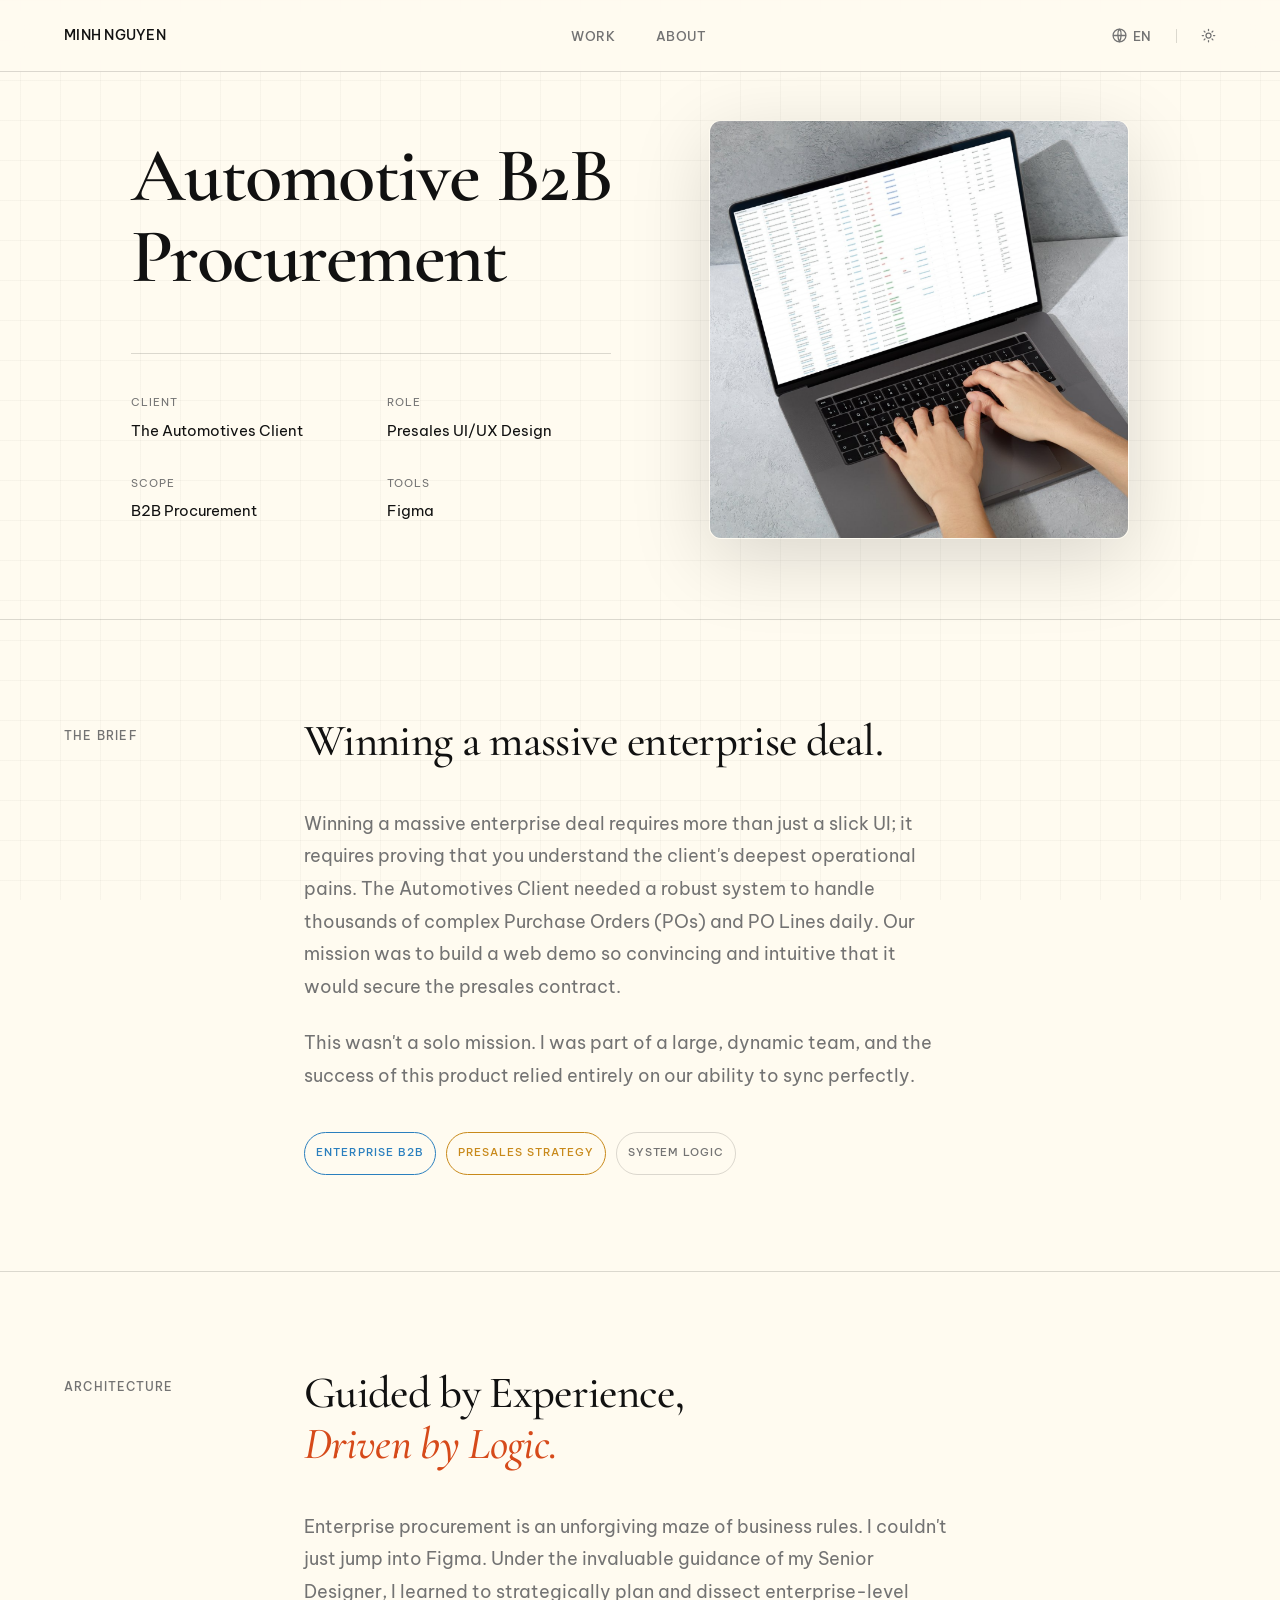
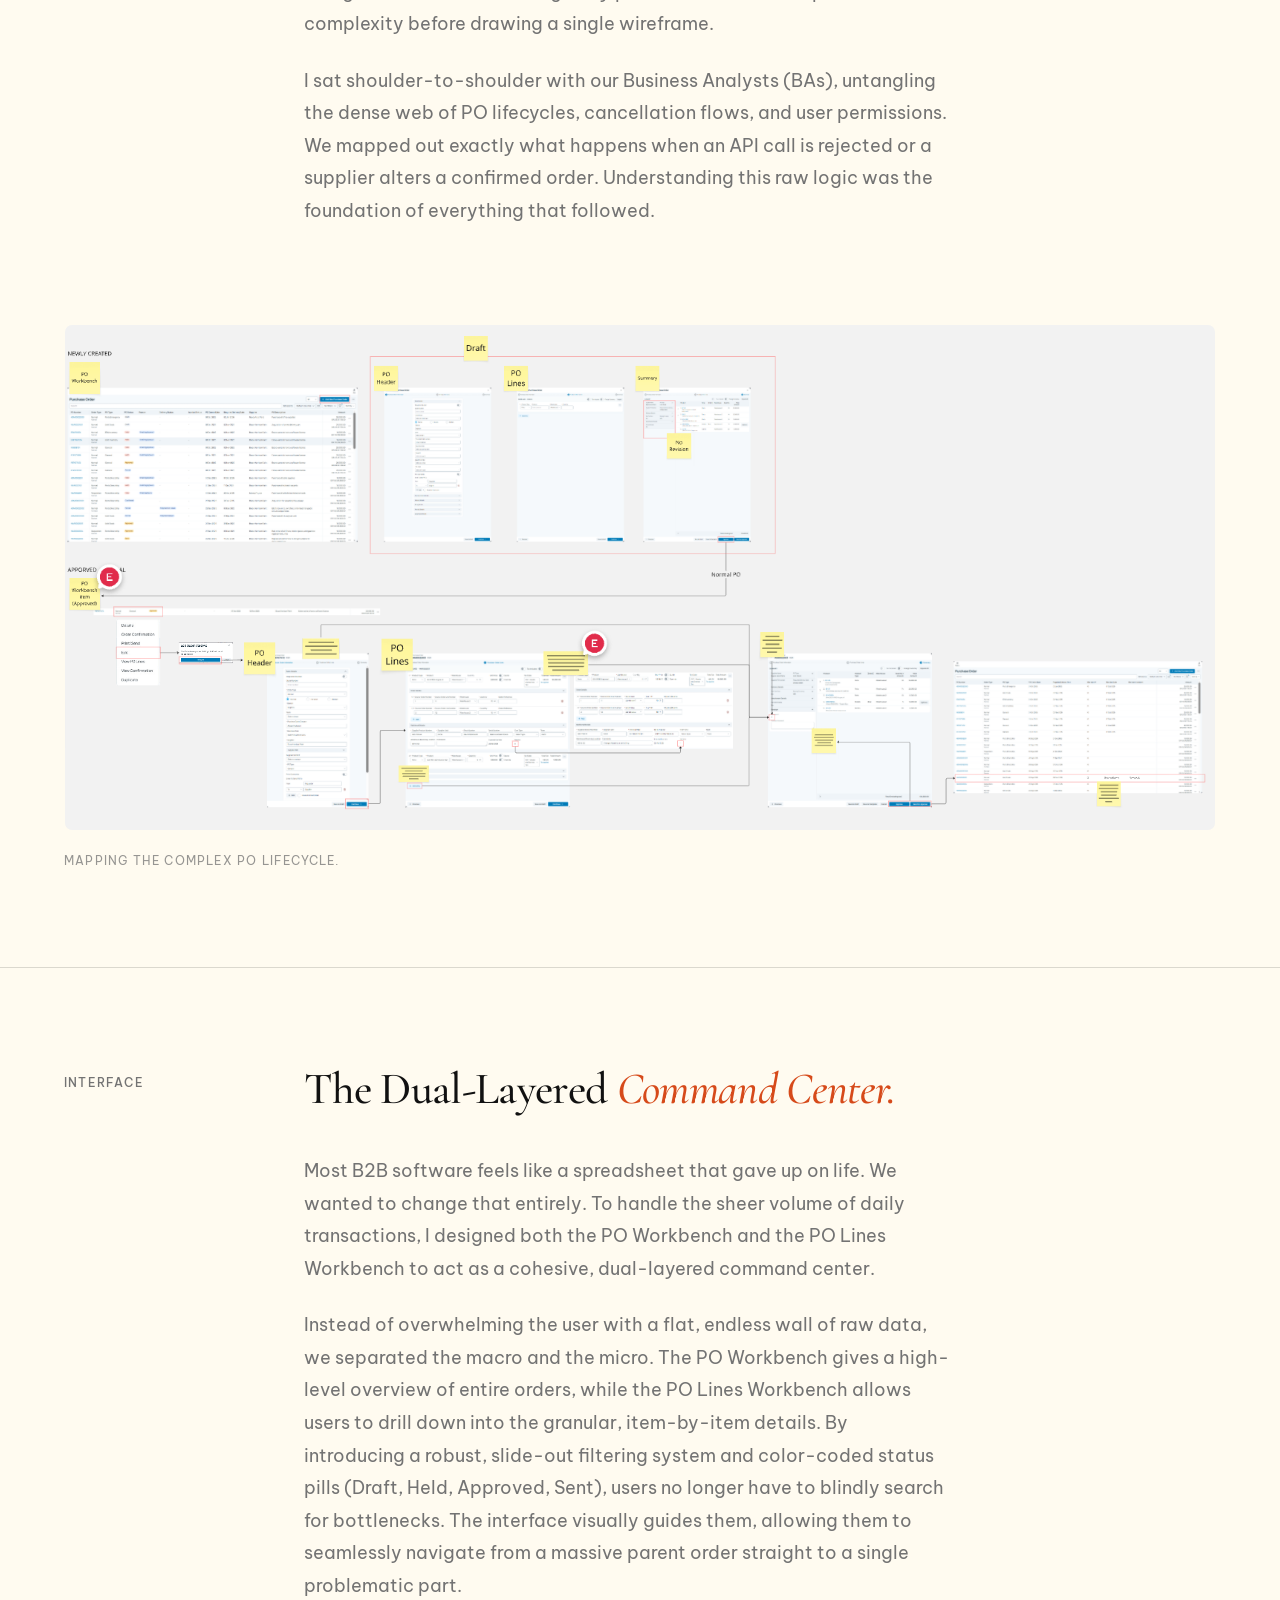
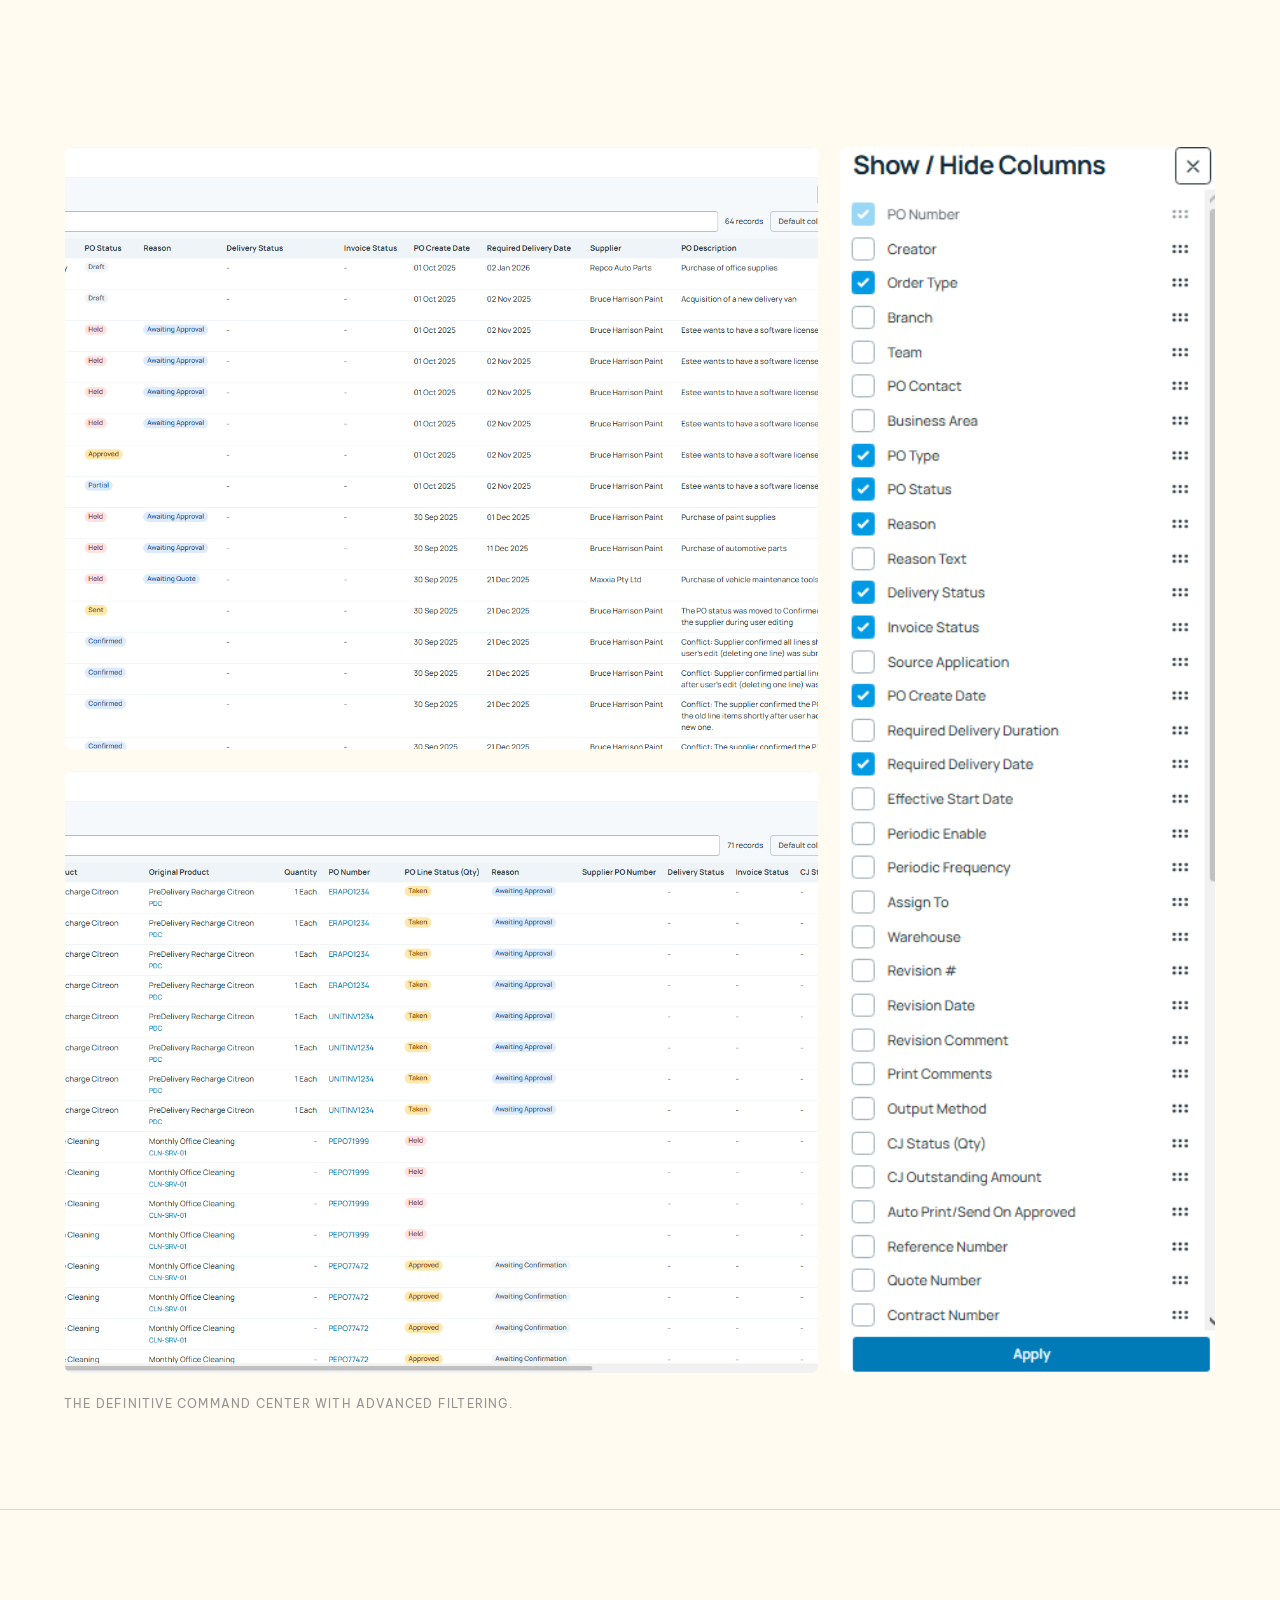
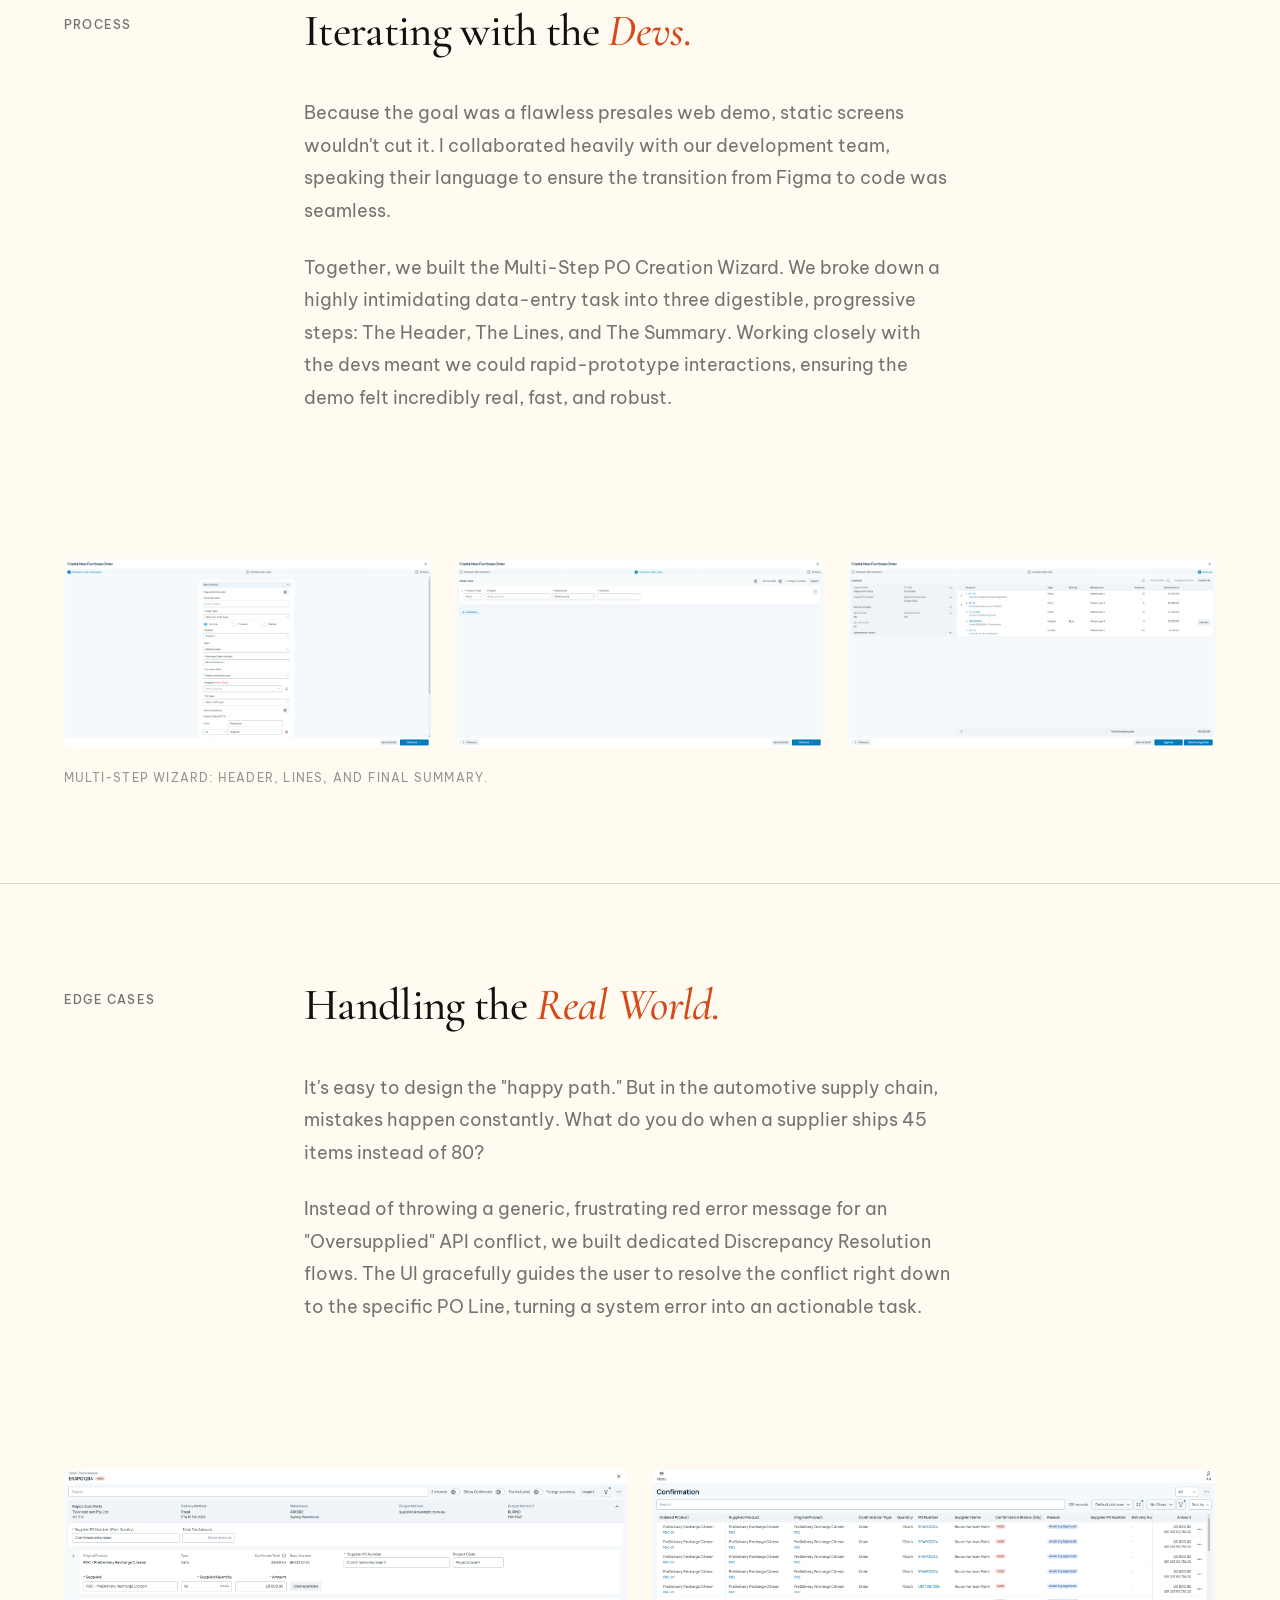
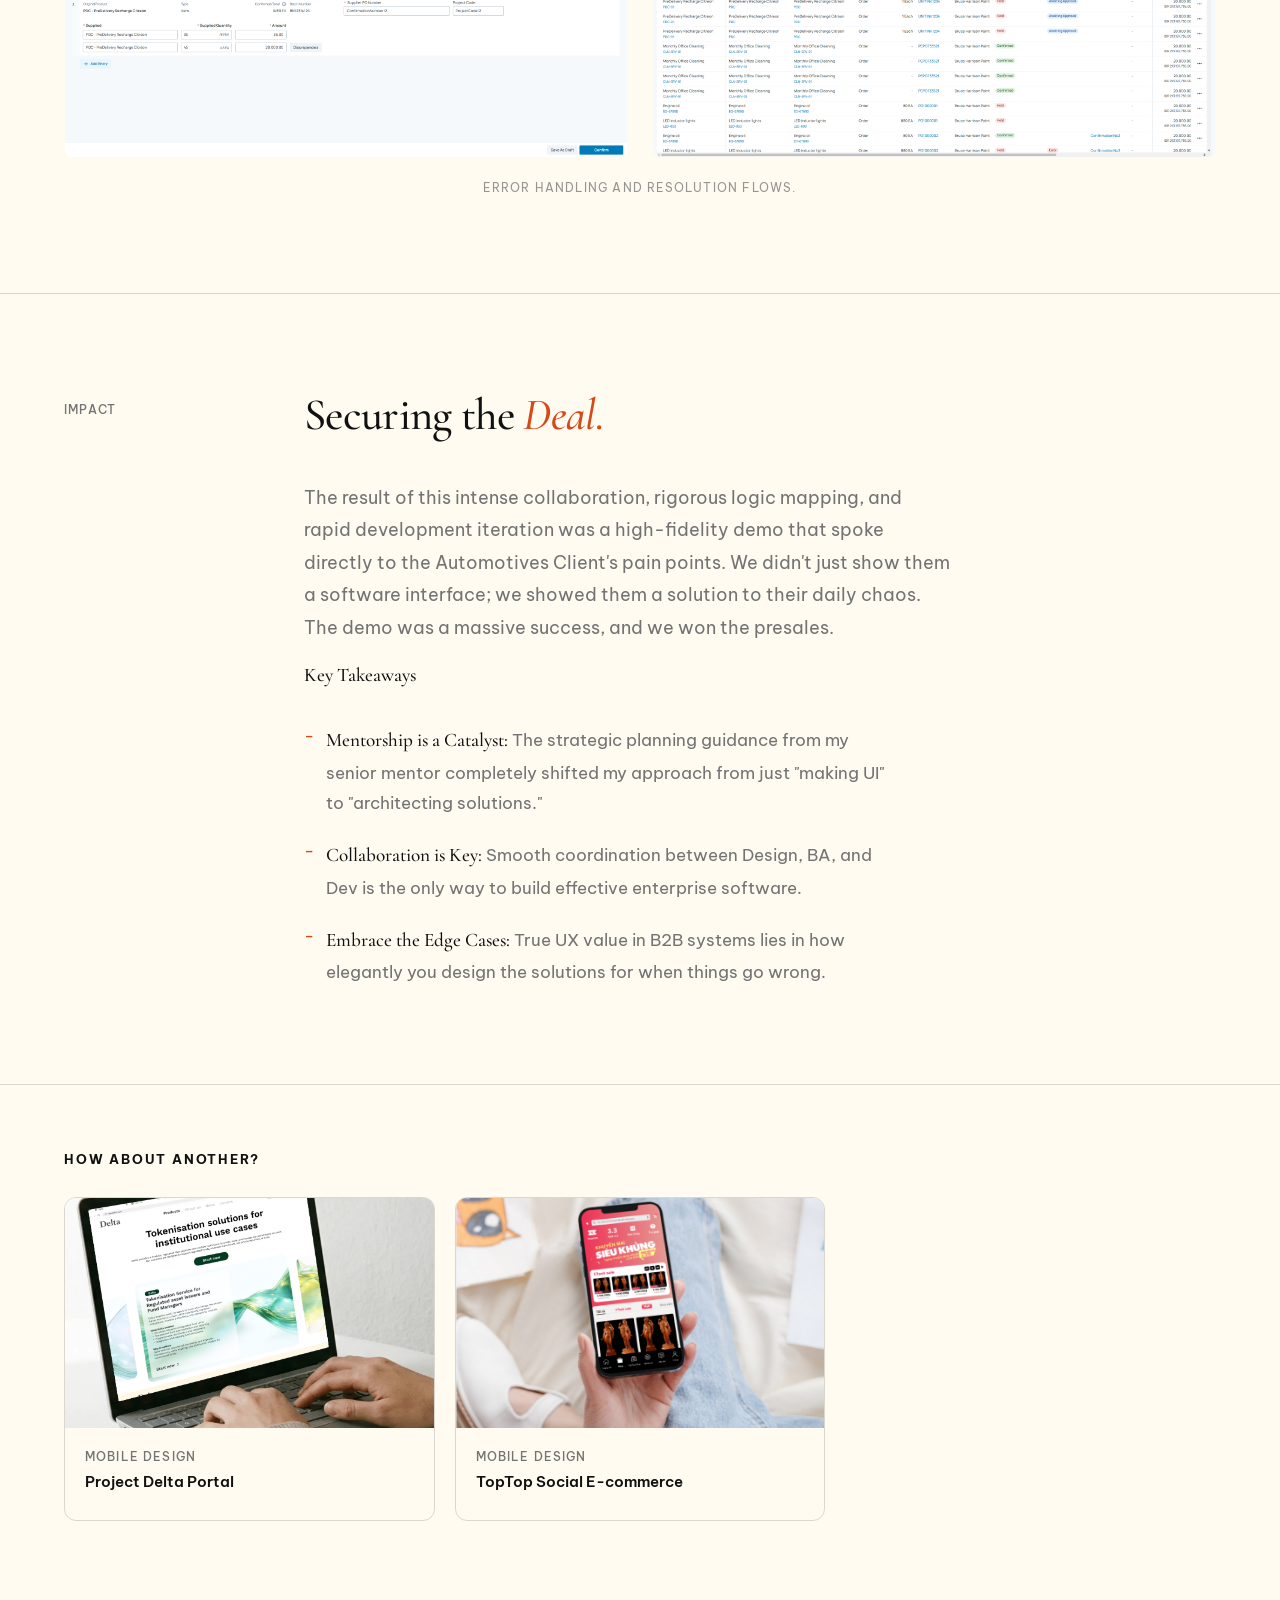
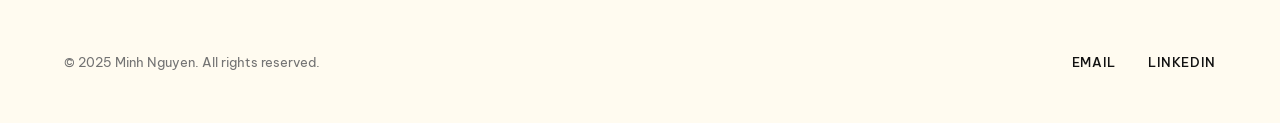
==== commit a457fd3c: "2nd 15052026" ====
--- a/project_automotives.html
+++ b/project_automotives.html
@@ -56,13 +56,6 @@
       <div class="container">
         <div class="proj-hero-inner">
           <div class="proj-hero-left">
-            <a href="index.html#work" class="proj-back" style="margin-bottom: 2.5rem">
-              <svg width="12" height="12" viewBox="0 0 14 14" fill="none" aria-hidden="true">
-                <path d="M12 7H2M7 12L2 7l5-5" stroke="currentColor" stroke-width="1.5" stroke-linecap="round" stroke-linejoin="round" />
-              </svg>
-              All work
-            </a>
-
             <h1 class="proj-title">
               <span class="lang-en">Automotive B2B<br />Procurement</span>
               <span class="lang-vi">Hệ thống B2B<br />Ngành Ô tô</span>
@@ -105,7 +98,7 @@
 
           <div class="proj-hero-right">
             <div class="hero-image-wrap fade-up">
-              <img src="img/Automotives project/Automotives Thumbnail.png?v=2" alt="Automotive B2B Case Study Preview" style="width: 100%; height: auto; border-radius: 12px; border: 1px solid rgba(255,255,255,0.1);" />
+              <img src="img/Automotives project/Automotives Thumbnail.png?v=2" alt="Automotive B2B Case Study Preview" style="width: 100%; height: auto; border-radius: 12px; border: 1px solid rgba(255, 255, 255, 0.1)" />
             </div>
           </div>
         </div>
@@ -204,8 +197,14 @@
               <span class="lang-vi">Hầu hết các phần mềm B2B mang lại cảm giác như một bảng tính khô khan. Chúng tôi muốn thay đổi hoàn toàn điều đó. Để xử lý khối lượng giao dịch khổng lồ hàng ngày, tôi đã thiết kế cả PO Workbench và PO Lines Workbench để hoạt động như một trung tâm điều khiển đa tầng, gắn kết.</span>
             </p>
             <p>
-              <span class="lang-en">Instead of overwhelming the user with a flat, endless wall of raw data, we separated the macro and the micro. The PO Workbench gives a high-level overview of entire orders, while the PO Lines Workbench allows users to drill down into the granular, item-by-item details. By introducing a robust, slide-out filtering system and color-coded status pills (Draft, Held, Approved, Sent), users no longer have to blindly search for bottlenecks. The interface visually guides them, allowing them to seamlessly navigate from a massive parent order straight to a single problematic part.</span>
-              <span class="lang-vi">Thay vì làm người dùng choáng ngợp với một "bức tường" dữ liệu thô vô tận, chúng tôi đã tách biệt giữa góc nhìn vĩ mô và vi mô. PO Workbench cung cấp cái nhìn tổng quan cấp cao về toàn bộ đơn hàng, trong khi PO Lines Workbench cho phép người dùng đi sâu vào các chi tiết granular, từng dòng hàng một. Bằng cách giới thiệu hệ thống lọc trượt mạnh mẽ và các thẻ trạng thái mã hóa màu (Nháp, Tạm giữ, Đã duyệt, Đã gửi), người dùng không còn phải tìm kiếm các điểm nghẽn một cách mù quáng. Giao diện hướng dẫn họ bằng hình ảnh, cho phép họ điều hướng liền mạch từ một đơn hàng cha khổng lồ thẳng đến một bộ phận gặp lỗi.</span>
+              <span class="lang-en"
+                >Instead of overwhelming the user with a flat, endless wall of raw data, we separated the macro and the micro. The PO Workbench gives a high-level overview of entire orders, while the PO Lines Workbench allows users to drill down into the granular, item-by-item details. By introducing a robust, slide-out filtering system and color-coded status pills (Draft, Held, Approved, Sent), users no longer have to blindly search for bottlenecks. The interface visually guides them, allowing
+                them to seamlessly navigate from a massive parent order straight to a single problematic part.</span
+              >
+              <span class="lang-vi"
+                >Thay vì làm người dùng choáng ngợp với một "bức tường" dữ liệu thô vô tận, chúng tôi đã tách biệt giữa góc nhìn vĩ mô và vi mô. PO Workbench cung cấp cái nhìn tổng quan cấp cao về toàn bộ đơn hàng, trong khi PO Lines Workbench cho phép người dùng đi sâu vào các chi tiết granular, từng dòng hàng một. Bằng cách giới thiệu hệ thống lọc trượt mạnh mẽ và các thẻ trạng thái mã hóa màu (Nháp, Tạm giữ, Đã duyệt, Đã gửi), người dùng không còn phải tìm kiếm các điểm nghẽn một cách mù
+                quáng. Giao diện hướng dẫn họ bằng hình ảnh, cho phép họ điều hướng liền mạch từ một đơn hàng cha khổng lồ thẳng đến một bộ phận gặp lỗi.</span
+              >
             </p>
           </div>
         </div>
@@ -396,28 +395,9 @@
             <div class="proj-more-meta">
               <span class="proj-more-tag">
                 <span class="lang-en">Mobile Design</span>
-                <span class="lang-vi">Ứng dụng di động</span>
+                <span class="lang-vi">Thiết kế Mobile</span>
               </span>
               <span class="proj-more-name">TopTop Social E-commerce</span>
-            </div>
-          </a>
-
-          <a href="index.html#work" class="proj-more-card proj-more-card--home fade-up" style="transition-delay: 0.16s">
-            <div class="proj-more-img proj-more-img--home">
-              <svg width="36" height="36" viewBox="0 0 24 24" fill="none" stroke="currentColor" stroke-width="1.5" stroke-linecap="round" stroke-linejoin="round" aria-hidden="true">
-                <path d="M3 9l9-7 9 7v11a2 2 0 0 1-2 2H5a2 2 0 0 1-2-2z" />
-                <polyline points="9 22 9 12 15 12 15 22" />
-              </svg>
-            </div>
-            <div class="proj-more-meta">
-              <span class="proj-more-tag">
-                <span class="lang-en">Portfolio</span>
-                <span class="lang-vi">Danh mục</span>
-              </span>
-              <span class="proj-more-name">
-                <span class="lang-en"><- All Work</span>
-                <span class="lang-vi"><- Tất cả dự án</span>
-              </span>
             </div>
           </a>
         </div>
